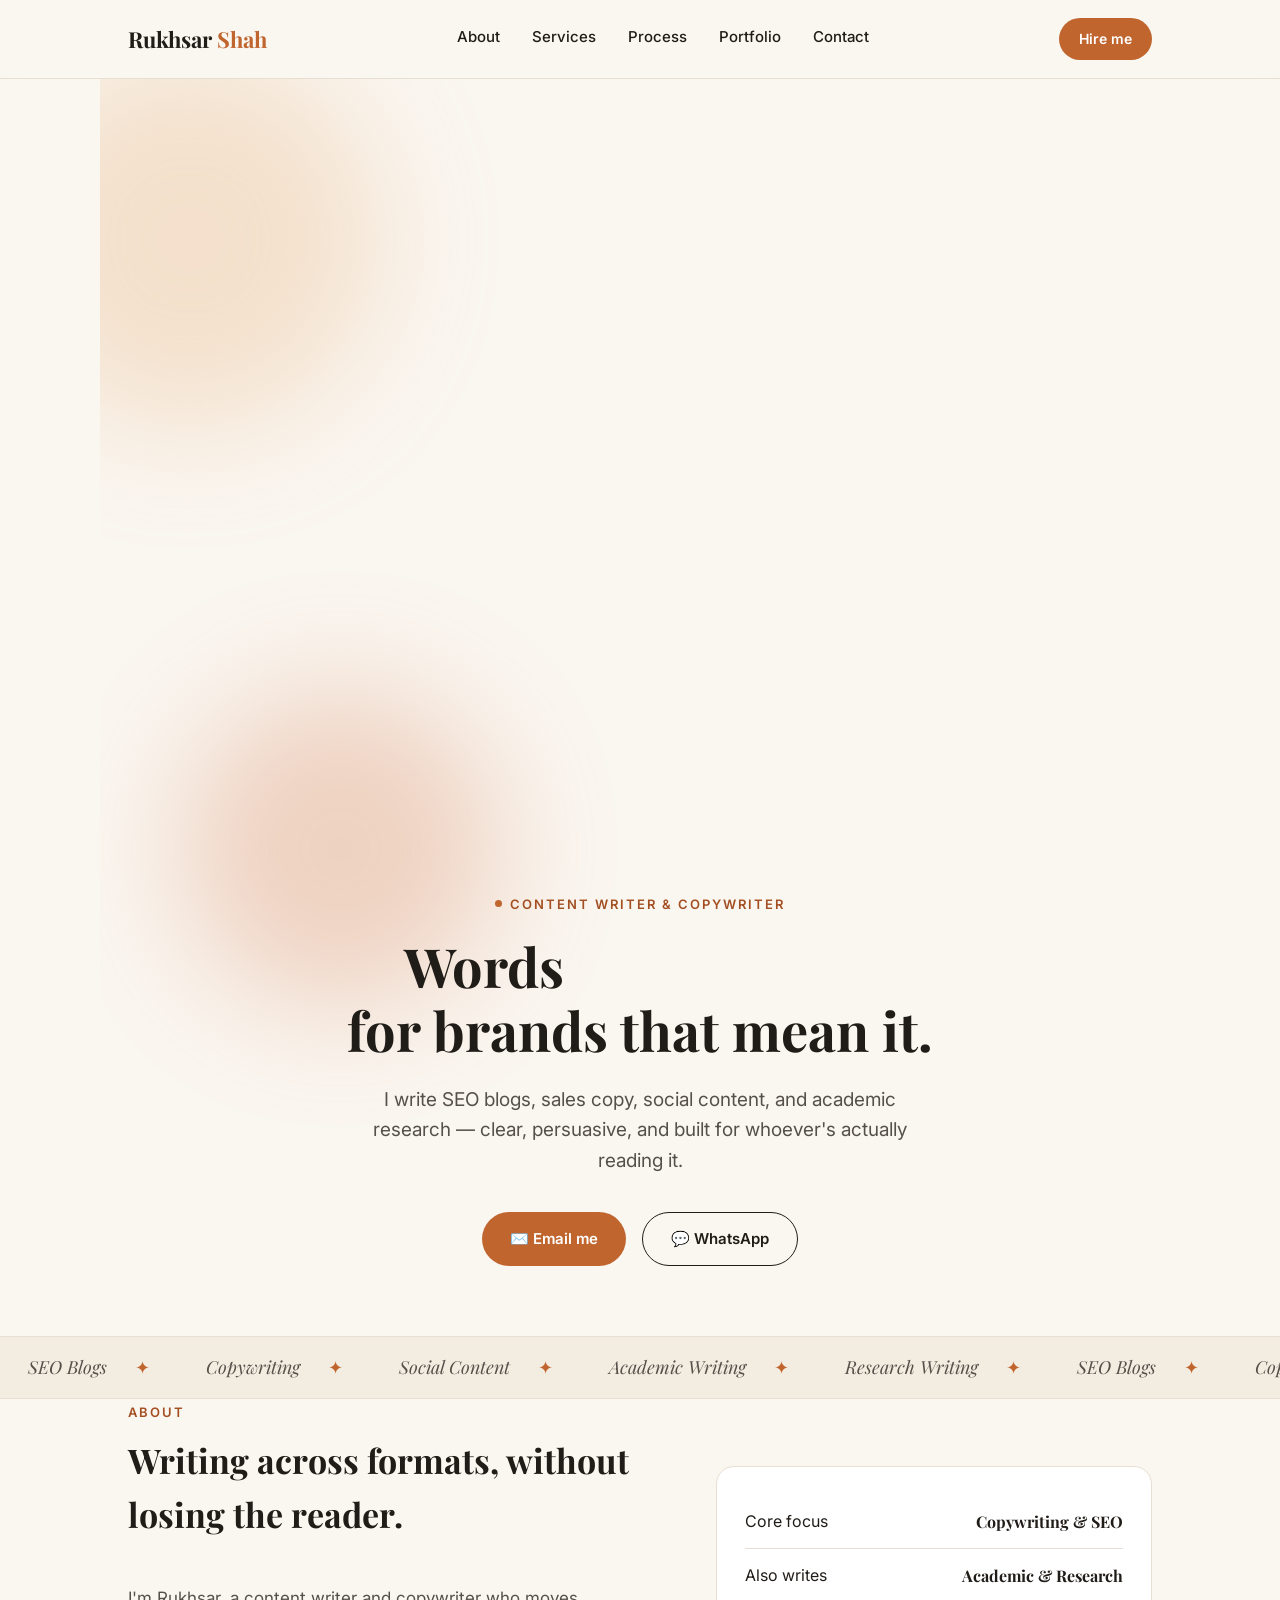
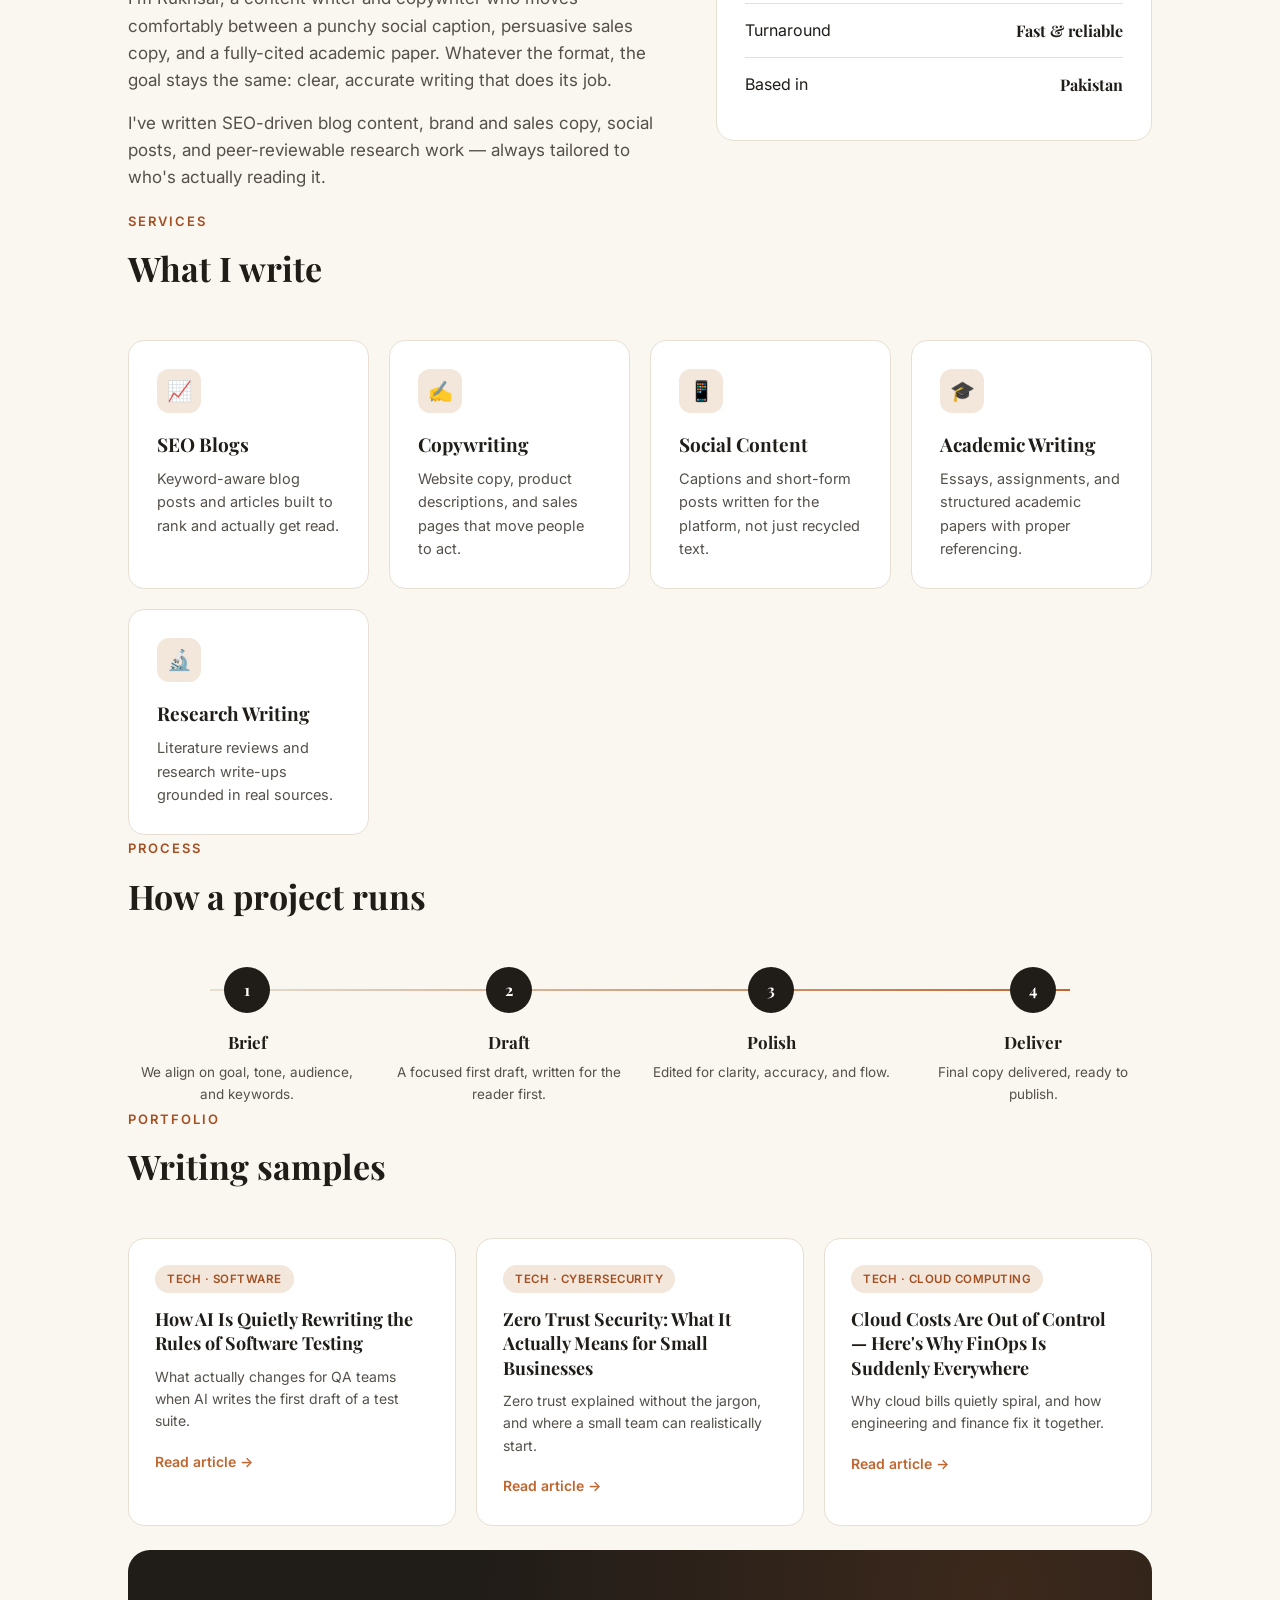
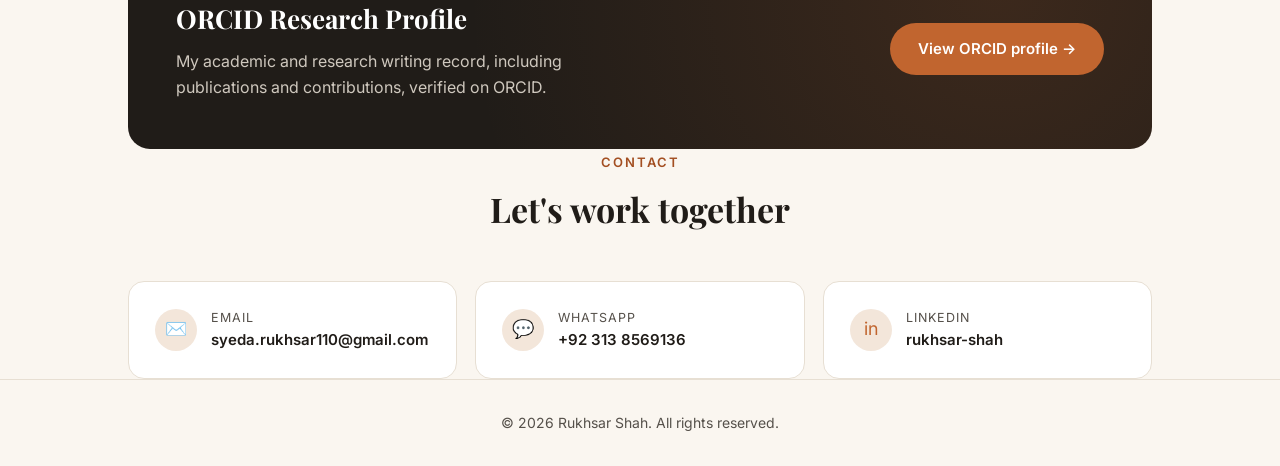
==== index.html @ a72fdade "Add animations, rotating hero, and tech writing samples" ====
<!DOCTYPE html>
<html lang="en">
<head>
<meta charset="UTF-8" />
<meta name="viewport" content="width=device-width, initial-scale=1.0" />
<title>Rukhsar Shah — Content Writer & Copywriter</title>
<meta name="description" content="Rukhsar Shah — content writer and copywriter for SEO blogs, brand copy, social content, academic and research writing." />
<link rel="preconnect" href="https://fonts.googleapis.com">
<link rel="preconnect" href="https://fonts.gstatic.com" crossorigin>
<link href="https://fonts.googleapis.com/css2?family=Playfair+Display:ital,wght@0,600;0,700;1,600&family=Inter:wght@400;500;600;700&display=swap" rel="stylesheet">
<style>
  :root {
    --cream: #FAF6F0;
    --cream-2: #F3ECE1;
    --ink: #201C18;
    --ink-soft: #55504A;
    --rust: #C1652F;
    --rust-dark: #A34F22;
    --line: #E7DFD3;
    --card: #FFFFFF;
  }
  * { box-sizing: border-box; margin: 0; padding: 0; }
  html { scroll-behavior: smooth; }
  body {
    font-family: 'Inter', sans-serif;
    background: var(--cream);
    color: var(--ink);
    line-height: 1.6;
    overflow-x: hidden;
  }
  h1, h2, h3 { font-family: 'Playfair Display', serif; font-weight: 700; }
  a { color: inherit; text-decoration: none; }
  .wrap { max-width: 1080px; margin: 0 auto; padding: 0 28px; position: relative; }
  ::selection { background: var(--rust); color: #fff; }

  /* ---- scroll reveal ---- */
  [data-reveal] { opacity: 0; transform: translateY(28px); transition: opacity 0.7s cubic-bezier(.2,.7,.2,1), transform 0.7s cubic-bezier(.2,.7,.2,1); }
  [data-reveal].in-view { opacity: 1; transform: translateY(0); }
  [data-reveal="stagger"] > * { opacity: 0; transform: translateY(24px); transition: opacity 0.6s ease, transform 0.6s ease; }
  [data-reveal="stagger"].in-view > * { opacity: 1; transform: translateY(0); }
  [data-reveal="stagger"].in-view > *:nth-child(1) { transition-delay: 0.05s; }
  [data-reveal="stagger"].in-view > *:nth-child(2) { transition-delay: 0.14s; }
  [data-reveal="stagger"].in-view > *:nth-child(3) { transition-delay: 0.23s; }
  [data-reveal="stagger"].in-view > *:nth-child(4) { transition-delay: 0.32s; }
  [data-reveal="stagger"].in-view > *:nth-child(5) { transition-delay: 0.41s; }

  header {
    position: sticky; top: 0; z-index: 30;
    background: rgba(250, 246, 240, 0.85);
    backdrop-filter: blur(10px);
    border-bottom: 1px solid var(--line);
    animation: dropIn 0.6s ease both;
  }
  @keyframes dropIn { from { transform: translateY(-100%); } to { transform: translateY(0); } }
  nav.wrap {
    display: flex; align-items: center; justify-content: space-between;
    padding-top: 18px; padding-bottom: 18px;
  }
  .brand { font-family: 'Playfair Display', serif; font-weight: 700; font-size: 22px; }
  .brand span { color: var(--rust); }
  .nav-links { display: flex; gap: 32px; font-size: 15px; font-weight: 500; }
  .nav-links a { position: relative; padding-bottom: 4px; }
  .nav-links a::after {
    content: ""; position: absolute; left: 0; bottom: 0; width: 0; height: 2px; background: var(--rust);
    transition: width 0.25s ease;
  }
  .nav-links a:hover::after { width: 100%; }
  .nav-links a:hover { color: var(--rust); }

  /* ---- hero ---- */
  .hero { position: relative; padding: 110px 0 70px; text-align: center; overflow: hidden; }
  .blob {
    position: absolute; border-radius: 50%; filter: blur(60px); opacity: 0.35; z-index: 0;
    animation: float 12s ease-in-out infinite;
  }
  .blob-1 { width: 380px; height: 380px; background: #E9B98A; top: -140px; left: -100px; }
  .blob-2 { width: 320px; height: 320px; background: #D98F6B; bottom: -120px; right: -80px; animation-delay: -6s; }
  @keyframes float {
    0%, 100% { transform: translate(0, 0) scale(1); }
    50% { transform: translate(24px, -28px) scale(1.06); }
  }
  .hero > * { position: relative; z-index: 1; }
  .eyebrow {
    display: inline-flex; align-items: center; gap: 8px; font-size: 13px; letter-spacing: 2px; text-transform: uppercase;
    color: var(--rust-dark); font-weight: 600; margin-bottom: 20px;
    opacity: 0; animation: fadeUp 0.7s ease 0.05s forwards;
  }
  .eyebrow .dot { width: 7px; height: 7px; border-radius: 50%; background: var(--rust); animation: pulse 1.8s ease-in-out infinite; }
  @keyframes pulse { 0%, 100% { opacity: 1; transform: scale(1); } 50% { opacity: 0.4; transform: scale(1.4); } }
  @keyframes fadeUp { from { opacity: 0; transform: translateY(16px); } to { opacity: 1; transform: translateY(0); } }

  .hero h1 { font-size: 54px; line-height: 1.18; max-width: 780px; margin: 0 auto 22px; opacity: 0; animation: fadeUp 0.8s ease 0.15s forwards; }
  .rotate-wrap { display: inline-block; position: relative; height: 1.2em; vertical-align: bottom; min-width: 300px; text-align: left; }
  .rotate-word {
    position: absolute; left: 0; top: 0; white-space: nowrap; color: var(--rust);
    opacity: 0; transform: translateY(14px);
  }
  .rotate-word.active { animation: wordIn 2.6s ease forwards; }
  @keyframes wordIn {
    0% { opacity: 0; transform: translateY(14px); }
    8% { opacity: 1; transform: translateY(0); }
    85% { opacity: 1; transform: translateY(0); }
    100% { opacity: 0; transform: translateY(-14px); }
  }
  .hero p.sub {
    font-size: 19px; color: var(--ink-soft); max-width: 560px; margin: 0 auto 36px;
    opacity: 0; animation: fadeUp 0.8s ease 0.3s forwards;
  }
  .btn-row { display: flex; gap: 16px; justify-content: center; flex-wrap: wrap; opacity: 0; animation: fadeUp 0.8s ease 0.45s forwards; }
  .btn {
    padding: 14px 28px; border-radius: 999px; font-weight: 600; font-size: 15px;
    display: inline-flex; align-items: center; gap: 8px; transition: transform 0.2s ease, opacity 0.2s ease, box-shadow 0.2s ease;
  }
  .btn-primary { background: var(--rust); color: #fff; box-shadow: 0 0 0 0 rgba(193,101,47,0.5); }
  .btn-primary:hover { transform: translateY(-2px); box-shadow: 0 10px 24px rgba(193,101,47,0.35); }
  .btn-ghost { border: 1.5px solid var(--ink); }
  .btn-ghost:hover { transform: translateY(-2px); background: var(--ink); color: #fff; }

  /* ---- marquee ---- */
  .marquee-outer {
    border-top: 1px solid var(--line); border-bottom: 1px solid var(--line);
    background: var(--cream-2); overflow: hidden; padding: 16px 0;
  }
  .marquee-track { display: flex; width: max-content; animation: scroll 22s linear infinite; }
  .marquee-track span {
    font-family: 'Playfair Display', serif; font-style: italic; font-size: 18px; color: var(--ink-soft);
    padding: 0 28px; white-space: nowrap; display: flex; align-items: center; gap: 28px;
  }
  .marquee-track span::after { content: "✦"; color: var(--rust); font-style: normal; }
  @keyframes scroll { from { transform: translateX(0); } to { transform: translateX(-50%); } }

  section { padding: 80px 0; }
  .section-head { margin-bottom: 44px; }
  .section-head .eyebrow { animation: none; opacity: 1; margin-bottom: 10px; }
  .section-head h2 { font-size: 34px; }

  #about .about-grid {
    display: grid; grid-template-columns: 1.1fr 0.9fr; gap: 56px; align-items: center;
  }
  #about p { color: var(--ink-soft); font-size: 17px; margin-bottom: 16px; }
  .stat-card {
    background: var(--card); border: 1px solid var(--line); border-radius: 18px; padding: 28px;
    transition: transform 0.3s ease, box-shadow 0.3s ease;
  }
  .stat-card:hover { transform: translateY(-4px); box-shadow: 0 16px 32px rgba(32,28,24,0.08); }
  .stat-card .stat { display: flex; justify-content: space-between; padding: 14px 0; border-bottom: 1px solid var(--line); }
  .stat-card .stat:last-child { border-bottom: none; }
  .stat-card .stat b { font-family: 'Playfair Display', serif; }

  .services-grid {
    display: grid; grid-template-columns: repeat(auto-fit, minmax(220px, 1fr)); gap: 20px;
  }
  .service-card {
    background: var(--card); border: 1px solid var(--line); border-radius: 16px; padding: 28px;
    transition: transform 0.25s ease, box-shadow 0.25s ease, border-color 0.25s ease;
  }
  .service-card:hover { transform: translateY(-6px); box-shadow: 0 16px 32px rgba(32,28,24,0.08); border-color: var(--rust); }
  .service-card .icon {
    width: 44px; height: 44px; border-radius: 12px; background: #F3E6DA; color: var(--rust);
    display: flex; align-items: center; justify-content: center; font-size: 20px; margin-bottom: 16px;
    transition: transform 0.3s ease;
  }
  .service-card:hover .icon { transform: scale(1.12) rotate(-6deg); }
  .service-card h3 { font-size: 19px; margin-bottom: 8px; }
  .service-card p { font-size: 14.5px; color: var(--ink-soft); }

  /* ---- process timeline ---- */
  .timeline { display: grid; grid-template-columns: repeat(4, 1fr); gap: 24px; position: relative; }
  .timeline::before {
    content: ""; position: absolute; top: 22px; left: 8%; right: 8%; height: 2px;
    background: linear-gradient(90deg, var(--line), var(--rust), var(--line));
    background-size: 200% 100%; animation: shimmer 3s linear infinite;
  }
  @keyframes shimmer { from { background-position: 200% 0; } to { background-position: 0 0; } }
  .step { text-align: center; position: relative; }
  .step .num {
    width: 46px; height: 46px; border-radius: 50%; background: var(--ink); color: #fff;
    display: flex; align-items: center; justify-content: center; font-family: 'Playfair Display', serif;
    font-weight: 700; margin: 0 auto 16px; position: relative; z-index: 1;
    transition: transform 0.3s ease, background 0.3s ease;
  }
  .step:hover .num { transform: scale(1.15); background: var(--rust); }
  .step h3 { font-size: 17px; margin-bottom: 6px; }
  .step p { font-size: 13.5px; color: var(--ink-soft); }

  .samples-grid {
    display: grid; grid-template-columns: repeat(auto-fit, minmax(260px, 1fr)); gap: 20px; margin-bottom: 24px;
  }
  .sample-card {
    display: block; background: var(--card); border: 1px solid var(--line); border-radius: 16px; padding: 26px;
    transition: transform 0.25s ease, box-shadow 0.25s ease, border-color 0.25s ease;
  }
  .sample-card:hover { transform: translateY(-6px); box-shadow: 0 16px 32px rgba(32,28,24,0.08); border-color: var(--rust); }
  .sample-tag {
    display: inline-block; background: #F3E6DA; color: var(--rust-dark); font-size: 11.5px;
    font-weight: 600; letter-spacing: 0.5px; text-transform: uppercase; padding: 5px 12px; border-radius: 999px;
    margin-bottom: 14px;
  }
  .sample-card h3 { font-size: 18px; line-height: 1.35; margin-bottom: 10px; }
  .sample-card p { font-size: 14px; color: var(--ink-soft); margin-bottom: 16px; }
  .sample-link { font-size: 14px; font-weight: 600; color: var(--rust); display: inline-flex; align-items: center; gap: 4px; transition: gap 0.2s ease; }
  .sample-card:hover .sample-link { gap: 8px; }

  #portfolio .portfolio-card {
    background: var(--ink); color: #fff; border-radius: 22px; padding: 48px;
    display: flex; align-items: center; justify-content: space-between; gap: 32px; flex-wrap: wrap;
    position: relative; overflow: hidden;
  }
  #portfolio .portfolio-card::before {
    content: ""; position: absolute; inset: 0; opacity: 0.5;
    background: radial-gradient(circle at 85% 20%, rgba(193,101,47,0.35), transparent 60%);
  }
  #portfolio .portfolio-card > * { position: relative; z-index: 1; }
  #portfolio .portfolio-card h3 { color: #fff; font-size: 26px; margin-bottom: 10px; }
  #portfolio .portfolio-card p { color: #CFC8BE; max-width: 460px; }
  #portfolio .btn-primary { flex-shrink: 0; }

  #contact { text-align: center; }
  .contact-grid {
    display: grid; grid-template-columns: repeat(auto-fit, minmax(220px, 1fr)); gap: 18px; margin-top: 12px;
  }
  .contact-card {
    background: var(--card); border: 1px solid var(--line); border-radius: 16px; padding: 26px;
    text-align: left; display: flex; align-items: center; gap: 14px;
    transition: transform 0.25s ease, box-shadow 0.25s ease, border-color 0.25s ease;
  }
  .contact-card:hover { transform: translateY(-5px); box-shadow: 0 16px 32px rgba(32,28,24,0.08); border-color: var(--rust); }
  .contact-card .icon {
    width: 42px; height: 42px; border-radius: 50%; background: #F3E6DA; color: var(--rust);
    display: flex; align-items: center; justify-content: center; font-size: 18px; flex-shrink: 0;
  }
  .contact-card .label { font-size: 12.5px; text-transform: uppercase; letter-spacing: 1px; color: var(--ink-soft); }
  .contact-card .value { font-weight: 600; font-size: 15px; word-break: break-word; }

  footer {
    border-top: 1px solid var(--line); padding: 32px 0; text-align: center;
    color: var(--ink-soft); font-size: 14px;
  }

  .back-top {
    position: fixed; right: 24px; bottom: 24px; width: 46px; height: 46px; border-radius: 50%;
    background: var(--ink); color: #fff; display: flex; align-items: center; justify-content: center;
    opacity: 0; pointer-events: none; transition: opacity 0.3s ease, transform 0.3s ease; z-index: 40;
  }
  .back-top.show { opacity: 1; pointer-events: auto; }
  .back-top:hover { transform: translateY(-4px); background: var(--rust); }

  @media (max-width: 760px) {
    .hero h1 { font-size: 34px; }
    .rotate-wrap { min-width: 200px; }
    #about .about-grid { grid-template-columns: 1fr; }
    .nav-links { display: none; }
    #portfolio .portfolio-card { flex-direction: column; text-align: center; }
    .timeline { grid-template-columns: 1fr 1fr; row-gap: 36px; }
    .timeline::before { display: none; }
  }
</style>
</head>
<body>

<header>
  <nav class="wrap">
    <div class="brand">Rukhsar <span>Shah</span></div>
    <div class="nav-links">
      <a href="#about">About</a>
      <a href="#services">Services</a>
      <a href="#process">Process</a>
      <a href="#portfolio">Portfolio</a>
      <a href="#contact">Contact</a>
    </div>
    <a href="mailto:syeda.rukhsar110@gmail.com" class="btn btn-primary" style="padding:10px 20px;font-size:14px;">Hire me</a>
  </nav>
</header>

<section class="hero wrap">
  <div class="blob blob-1"></div>
  <div class="blob blob-2"></div>
  <div class="eyebrow"><span class="dot"></span>Content Writer &amp; Copywriter</div>
  <h1>Words <span class="rotate-wrap" id="rotator"></span><br>for brands that mean it.</h1>
  <p class="sub">I write SEO blogs, sales copy, social content, and academic research — clear, persuasive, and built for whoever's actually reading it.</p>
  <div class="btn-row">
    <a href="mailto:syeda.rukhsar110@gmail.com" class="btn btn-primary">✉️ Email me</a>
    <a href="https://wa.me/923138569136" target="_blank" class="btn btn-ghost">💬 WhatsApp</a>
  </div>
</section>

<div class="marquee-outer">
  <div class="marquee-track">
    <span>SEO Blogs</span><span>Copywriting</span><span>Social Content</span><span>Academic Writing</span><span>Research Writing</span>
    <span>SEO Blogs</span><span>Copywriting</span><span>Social Content</span><span>Academic Writing</span><span>Research Writing</span>
  </div>
</div>

<section id="about" class="wrap" data-reveal>
  <div class="about-grid">
    <div>
      <div class="section-head">
        <div class="eyebrow">About</div>
        <h2>Writing across formats, without losing the reader.</h2>
      </div>
      <p>I'm Rukhsar, a content writer and copywriter who moves comfortably between a punchy social caption, persuasive sales copy, and a fully-cited academic paper. Whatever the format, the goal stays the same: clear, accurate writing that does its job.</p>
      <p>I've written SEO-driven blog content, brand and sales copy, social posts, and peer-reviewable research work — always tailored to who's actually reading it.</p>
    </div>
    <div class="stat-card">
      <div class="stat"><span>Core focus</span><b>Copywriting &amp; SEO</b></div>
      <div class="stat"><span>Also writes</span><b>Academic &amp; Research</b></div>
      <div class="stat"><span>Turnaround</span><b>Fast &amp; reliable</b></div>
      <div class="stat"><span>Based in</span><b>Pakistan</b></div>
    </div>
  </div>
</section>

<section id="services" class="wrap">
  <div class="section-head" data-reveal>
    <div class="eyebrow">Services</div>
    <h2>What I write</h2>
  </div>
  <div class="services-grid" data-reveal="stagger">
    <div class="service-card">
      <div class="icon">📈</div>
      <h3>SEO Blogs</h3>
      <p>Keyword-aware blog posts and articles built to rank and actually get read.</p>
    </div>
    <div class="service-card">
      <div class="icon">✍️</div>
      <h3>Copywriting</h3>
      <p>Website copy, product descriptions, and sales pages that move people to act.</p>
    </div>
    <div class="service-card">
      <div class="icon">📱</div>
      <h3>Social Content</h3>
      <p>Captions and short-form posts written for the platform, not just recycled text.</p>
    </div>
    <div class="service-card">
      <div class="icon">🎓</div>
      <h3>Academic Writing</h3>
      <p>Essays, assignments, and structured academic papers with proper referencing.</p>
    </div>
    <div class="service-card">
      <div class="icon">🔬</div>
      <h3>Research Writing</h3>
      <p>Literature reviews and research write-ups grounded in real sources.</p>
    </div>
  </div>
</section>

<section id="process" class="wrap">
  <div class="section-head" data-reveal>
    <div class="eyebrow">Process</div>
    <h2>How a project runs</h2>
  </div>
  <div class="timeline" data-reveal="stagger">
    <div class="step"><div class="num">1</div><h3>Brief</h3><p>We align on goal, tone, audience, and keywords.</p></div>
    <div class="step"><div class="num">2</div><h3>Draft</h3><p>A focused first draft, written for the reader first.</p></div>
    <div class="step"><div class="num">3</div><h3>Polish</h3><p>Edited for clarity, accuracy, and flow.</p></div>
    <div class="step"><div class="num">4</div><h3>Deliver</h3><p>Final copy delivered, ready to publish.</p></div>
  </div>
</section>

<section id="portfolio" class="wrap" data-reveal>
  <div class="section-head">
    <div class="eyebrow">Portfolio</div>
    <h2>Writing samples</h2>
  </div>

  <div class="samples-grid" data-reveal="stagger">
    <a class="sample-card" href="articles/ai-in-software-testing.html">
      <span class="sample-tag">Tech · Software</span>
      <h3>How AI Is Quietly Rewriting the Rules of Software Testing</h3>
      <p>What actually changes for QA teams when AI writes the first draft of a test suite.</p>
      <span class="sample-link">Read article →</span>
    </a>
    <a class="sample-card" href="articles/zero-trust-security.html">
      <span class="sample-tag">Tech · Cybersecurity</span>
      <h3>Zero Trust Security: What It Actually Means for Small Businesses</h3>
      <p>Zero trust explained without the jargon, and where a small team can realistically start.</p>
      <span class="sample-link">Read article →</span>
    </a>
    <a class="sample-card" href="articles/cloud-finops.html">
      <span class="sample-tag">Tech · Cloud Computing</span>
      <h3>Cloud Costs Are Out of Control — Here's Why FinOps Is Suddenly Everywhere</h3>
      <p>Why cloud bills quietly spiral, and how engineering and finance fix it together.</p>
      <span class="sample-link">Read article →</span>
    </a>
  </div>

  <div class="portfolio-card" data-reveal>
    <div>
      <h3>ORCID Research Profile</h3>
      <p>My academic and research writing record, including publications and contributions, verified on ORCID.</p>
    </div>
    <a href="https://orcid.org/0009-0004-3189-9175" target="_blank" class="btn btn-primary">View ORCID profile →</a>
  </div>
</section>

<section id="contact" class="wrap" data-reveal>
  <div class="section-head" style="text-align:center;">
    <div class="eyebrow">Contact</div>
    <h2>Let's work together</h2>
  </div>
  <div class="contact-grid">
    <a href="mailto:syeda.rukhsar110@gmail.com" class="contact-card">
      <div class="icon">✉️</div>
      <div>
        <div class="label">Email</div>
        <div class="value">syeda.rukhsar110@gmail.com</div>
      </div>
    </a>
    <a href="https://wa.me/923138569136" target="_blank" class="contact-card">
      <div class="icon">💬</div>
      <div>
        <div class="label">WhatsApp</div>
        <div class="value">+92 313 8569136</div>
      </div>
    </a>
    <a href="https://linkedin.com/in/rukhsar-shah-474203266" target="_blank" class="contact-card">
      <div class="icon">in</div>
      <div>
        <div class="label">LinkedIn</div>
        <div class="value">rukhsar-shah</div>
      </div>
    </a>
  </div>
</section>

<footer>
  © 2026 Rukhsar Shah. All rights reserved.
</footer>

<div class="back-top" id="backTop">↑</div>

<script>
  // Rotating hero word
  const words = ["that convert.", "that rank.", "that persuade.", "that inform."];
  const rotator = document.getElementById('rotator');
  let wi = 0;
  function showWord() {
    const el = document.createElement('span');
    el.className = 'rotate-word active';
    el.textContent = words[wi];
    rotator.innerHTML = '';
    rotator.appendChild(el);
    wi = (wi + 1) % words.length;
  }
  showWord();
  setInterval(showWord, 2600);

  // Scroll reveal
  const revealEls = document.querySelectorAll('[data-reveal]');
  const io = new IntersectionObserver((entries) => {
    entries.forEach(entry => {
      if (entry.isIntersecting) {
        entry.target.classList.add('in-view');
        io.unobserve(entry.target);
      }
    });
  }, { threshold: 0.15 });
  revealEls.forEach(el => io.observe(el));

  // Back to top button
  const backTop = document.getElementById('backTop');
  window.addEventListener('scroll', () => {
    backTop.classList.toggle('show', window.scrollY > 500);
  });
  backTop.addEventListener('click', () => window.scrollTo({ top: 0, behavior: 'smooth' }));
</script>

</body>
</html>
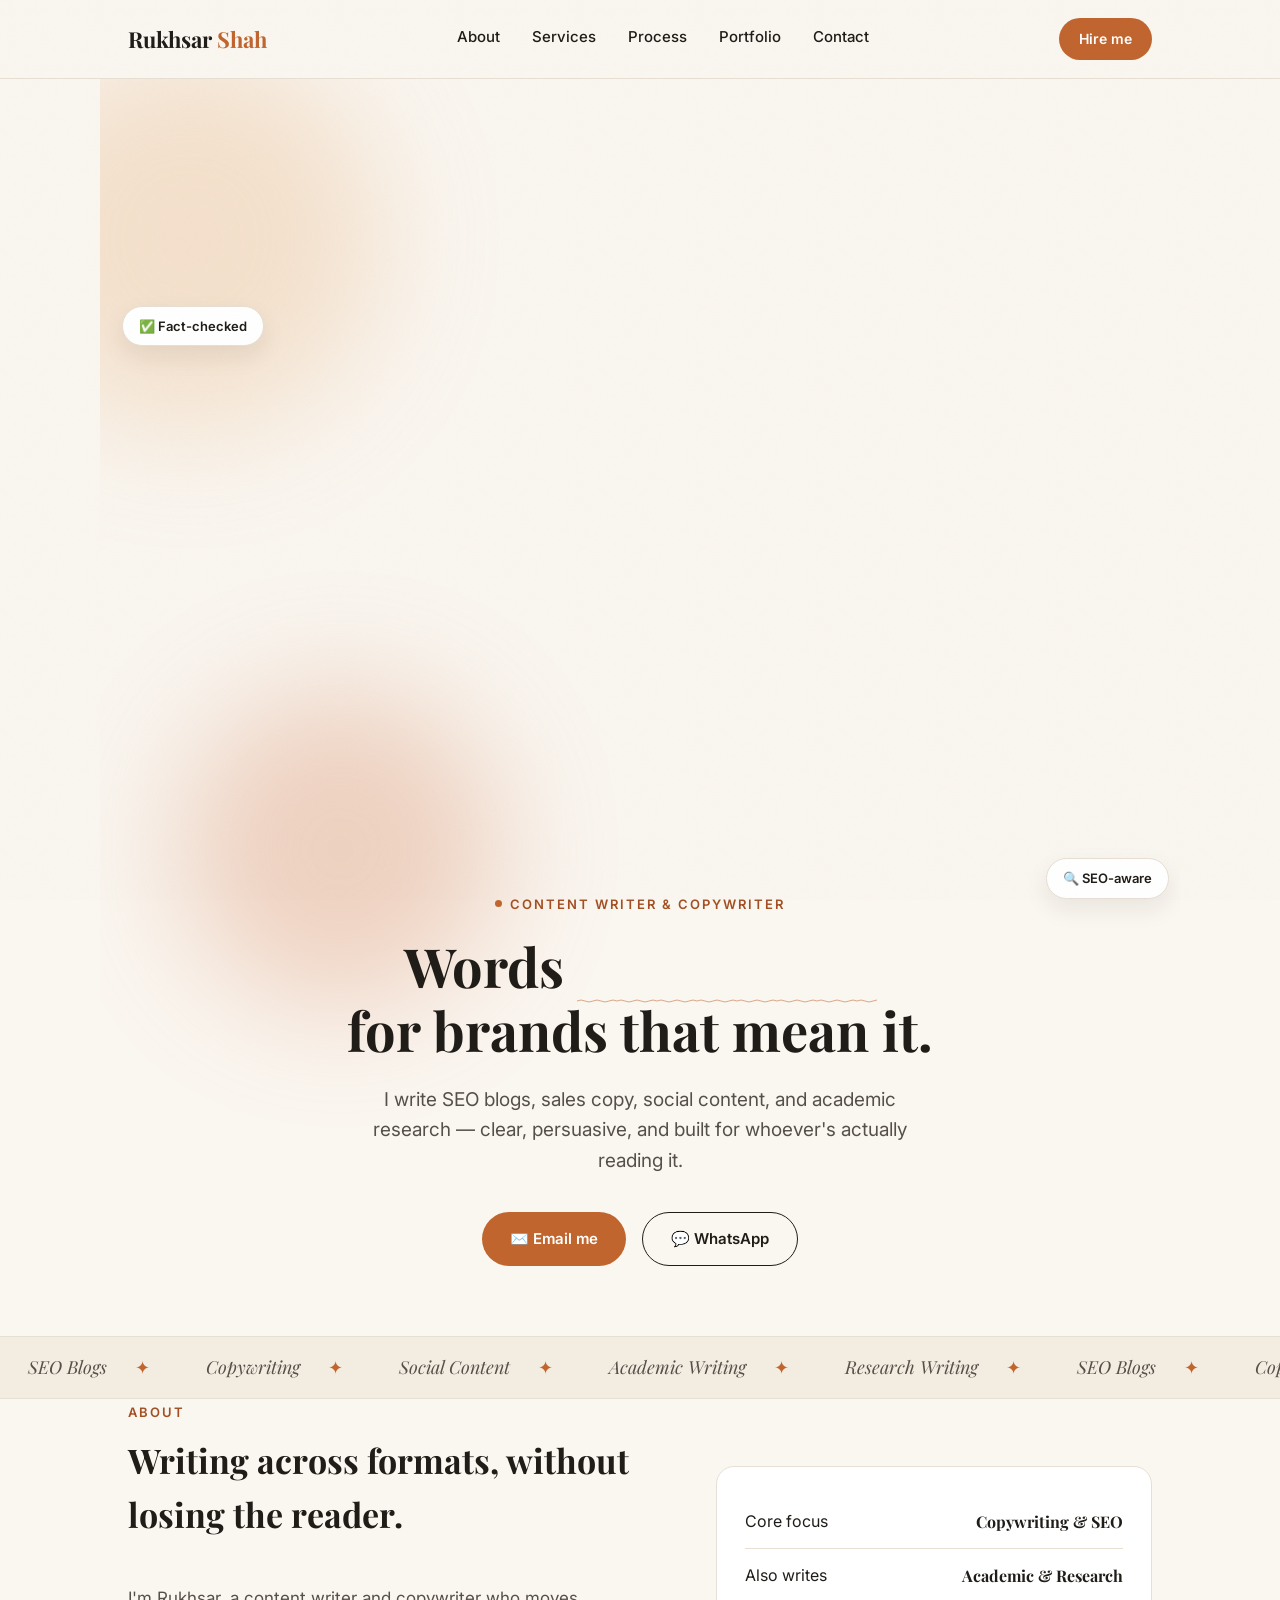
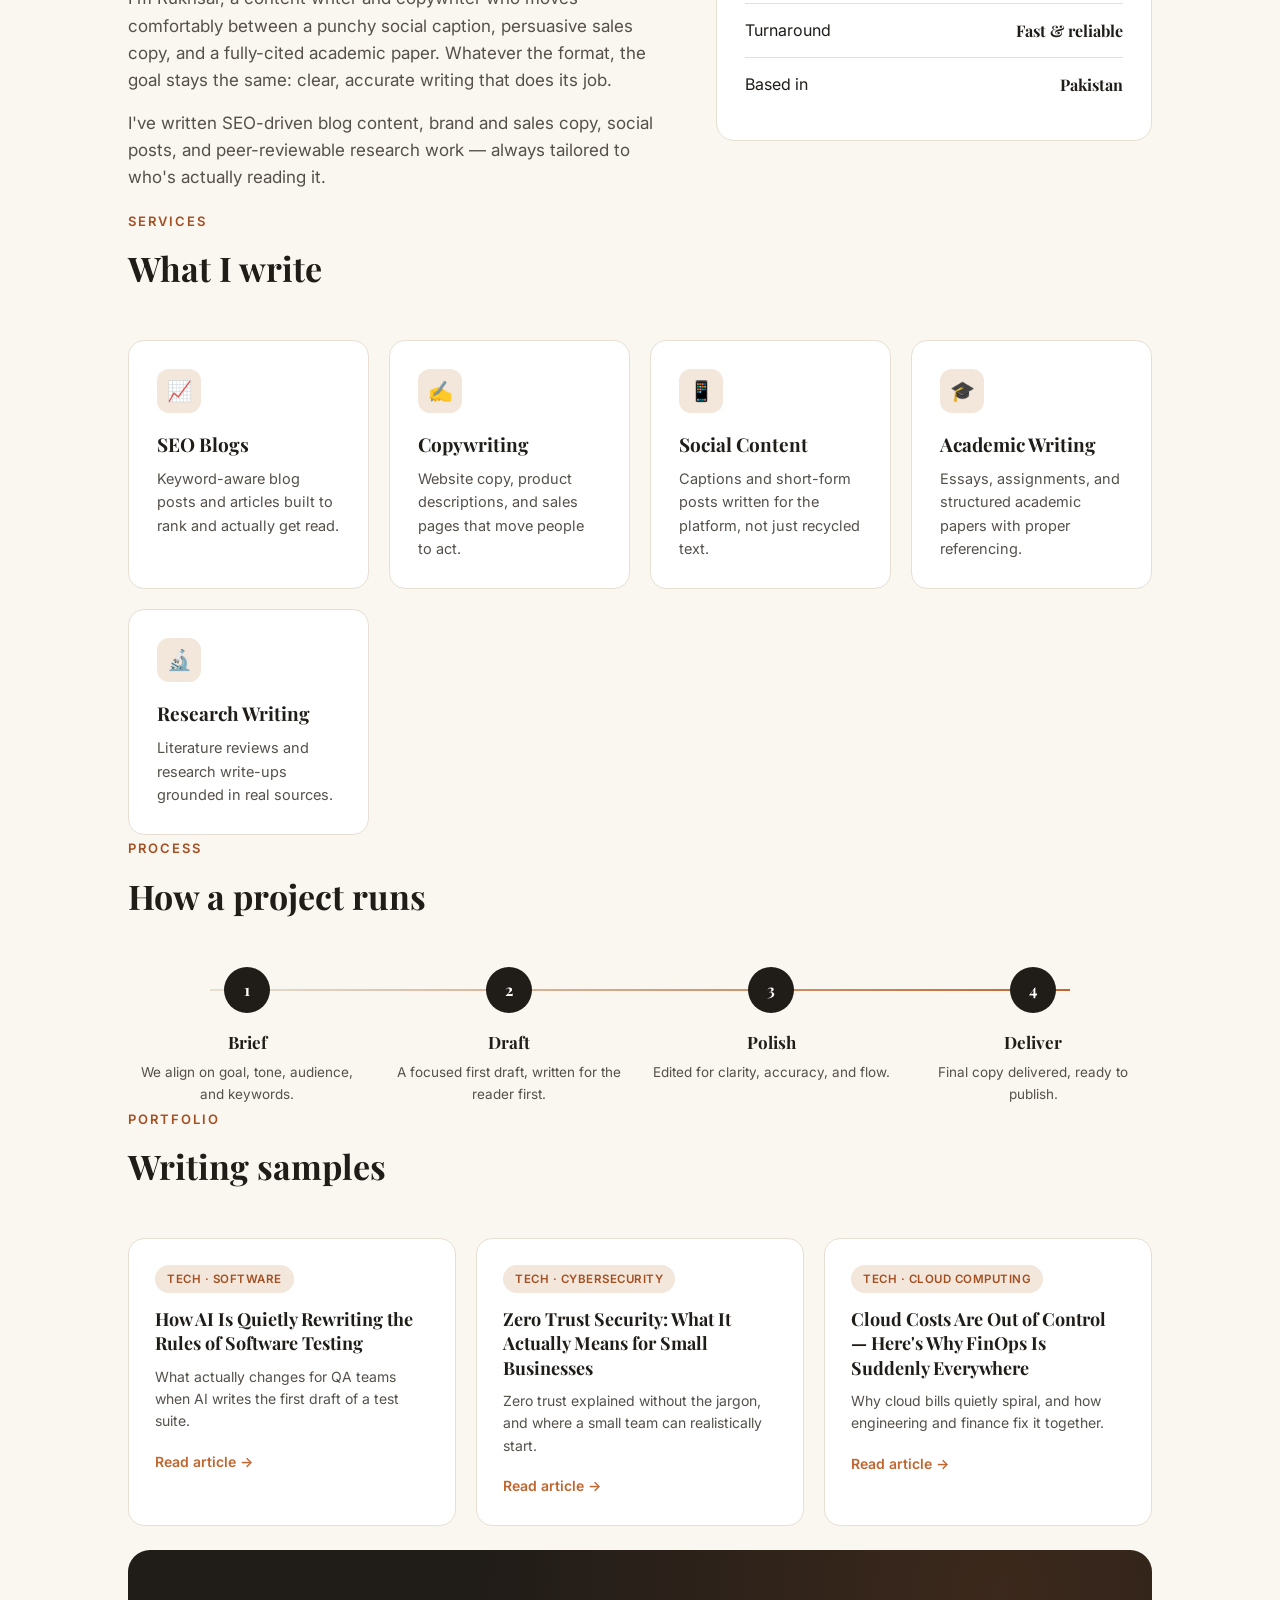
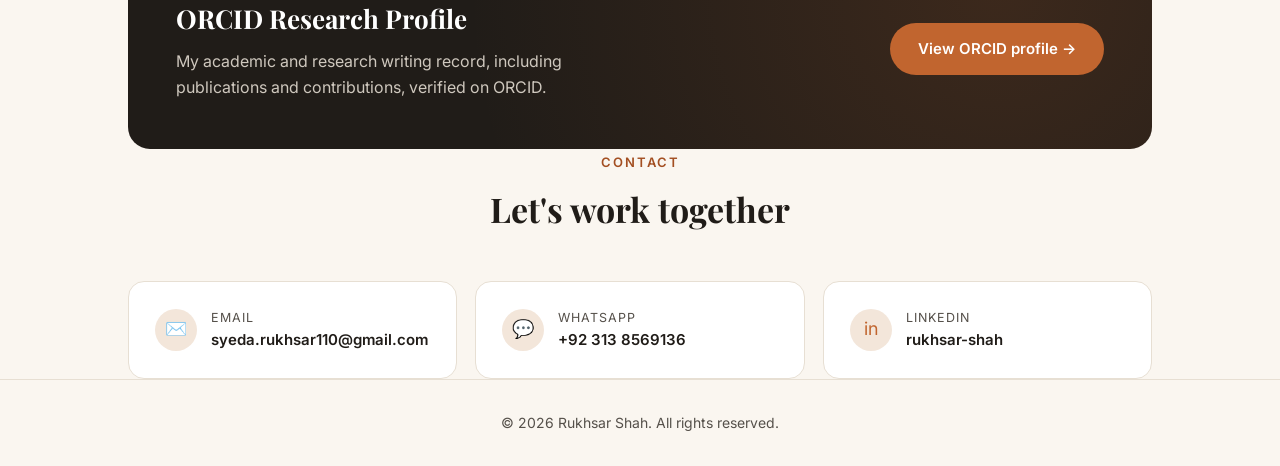
==== commit b3db11f5: "Fix hero blank-flash risk, add scroll progress bar, tilt cards, floating badges, grain texture" ====
--- a/index.html
+++ b/index.html
@@ -27,6 +27,15 @@
     color: var(--ink);
     line-height: 1.6;
     overflow-x: hidden;
+    position: relative;
+  }
+  body::before {
+    content: ""; position: fixed; inset: 0; pointer-events: none; z-index: 1000; opacity: 0.035; mix-blend-mode: multiply;
+    background-image: url("data:image/svg+xml,%3Csvg xmlns='http://www.w3.org/2000/svg' width='120' height='120'%3E%3Cfilter id='n'%3E%3CfeTurbulence type='fractalNoise' baseFrequency='0.9' numOctaves='2' stitchTiles='stitch'/%3E%3C/filter%3E%3Crect width='100%25' height='100%25' filter='url(%23n)'/%3E%3C/svg%3E");
+  }
+  .progress-bar {
+    position: fixed; top: 0; left: 0; height: 3px; background: var(--rust); z-index: 50; width: 0%;
+    transition: width 0.1s linear;
   }
   h1, h2, h3 { font-family: 'Playfair Display', serif; font-weight: 700; }
   a { color: inherit; text-decoration: none; }
@@ -83,14 +92,22 @@
   .eyebrow {
     display: inline-flex; align-items: center; gap: 8px; font-size: 13px; letter-spacing: 2px; text-transform: uppercase;
     color: var(--rust-dark); font-weight: 600; margin-bottom: 20px;
-    opacity: 0; animation: fadeUp 0.7s ease 0.05s forwards;
+    animation: riseIn 0.6s cubic-bezier(.2,.7,.2,1) both;
   }
   .eyebrow .dot { width: 7px; height: 7px; border-radius: 50%; background: var(--rust); animation: pulse 1.8s ease-in-out infinite; }
   @keyframes pulse { 0%, 100% { opacity: 1; transform: scale(1); } 50% { opacity: 0.4; transform: scale(1.4); } }
-  @keyframes fadeUp { from { opacity: 0; transform: translateY(16px); } to { opacity: 1; transform: translateY(0); } }
-
-  .hero h1 { font-size: 54px; line-height: 1.18; max-width: 780px; margin: 0 auto 22px; opacity: 0; animation: fadeUp 0.8s ease 0.15s forwards; }
+  @keyframes riseIn { from { transform: translateY(16px); } to { transform: translateY(0); } }
+
+  .hero h1 {
+    font-size: 54px; line-height: 1.18; max-width: 780px; margin: 0 auto 22px; position: relative;
+    animation: riseIn 0.65s cubic-bezier(.2,.7,.2,1) 0.06s both;
+  }
   .rotate-wrap { display: inline-block; position: relative; height: 1.2em; vertical-align: bottom; min-width: 300px; text-align: left; }
+  .rotate-wrap::after {
+    content: ""; position: absolute; left: 0; right: 0; bottom: -6px; height: 8px;
+    background: url("data:image/svg+xml,%3Csvg xmlns='http://www.w3.org/2000/svg' viewBox='0 0 100 10'%3E%3Cpath d='M0 5 Q 10 0 20 5 T 40 5 T 60 5 T 80 5 T 100 5' fill='none' stroke='%23C1652F' stroke-width='2.5'/%3E%3C/svg%3E") repeat-x;
+    background-size: 40px 8px; opacity: 0.55;
+  }
   .rotate-word {
     position: absolute; left: 0; top: 0; white-space: nowrap; color: var(--rust);
     opacity: 0; transform: translateY(14px);
@@ -104,9 +121,19 @@
   }
   .hero p.sub {
     font-size: 19px; color: var(--ink-soft); max-width: 560px; margin: 0 auto 36px;
-    opacity: 0; animation: fadeUp 0.8s ease 0.3s forwards;
-  }
-  .btn-row { display: flex; gap: 16px; justify-content: center; flex-wrap: wrap; opacity: 0; animation: fadeUp 0.8s ease 0.45s forwards; }
+    animation: riseIn 0.65s cubic-bezier(.2,.7,.2,1) 0.12s both;
+  }
+  .btn-row { display: flex; gap: 16px; justify-content: center; flex-wrap: wrap; animation: riseIn 0.65s cubic-bezier(.2,.7,.2,1) 0.18s both; }
+
+  .badge-float {
+    position: absolute; background: var(--card); border: 1px solid var(--line); border-radius: 999px;
+    padding: 9px 16px; font-size: 13px; font-weight: 600; box-shadow: 0 10px 24px rgba(32,28,24,0.08);
+    display: flex; align-items: center; gap: 6px; animation: bob 5s ease-in-out infinite;
+  }
+  .badge-1 { top: 18%; left: 2%; animation-delay: 0s; }
+  .badge-2 { top: 62%; right: 1%; animation-delay: -2.5s; }
+  @keyframes bob { 0%, 100% { transform: translateY(0); } 50% { transform: translateY(-10px); } }
+  @media (max-width: 900px) { .badge-float { display: none; } }
   .btn {
     padding: 14px 28px; border-radius: 999px; font-weight: 600; font-size: 15px;
     display: inline-flex; align-items: center; gap: 8px; transition: transform 0.2s ease, opacity 0.2s ease, box-shadow 0.2s ease;
@@ -257,6 +284,8 @@
 </style>
 </head>
 <body>
+
+<div class="progress-bar" id="progressBar"></div>
 
 <header>
   <nav class="wrap">
@@ -275,6 +304,8 @@
 <section class="hero wrap">
   <div class="blob blob-1"></div>
   <div class="blob blob-2"></div>
+  <div class="badge-float badge-1">✅ Fact-checked</div>
+  <div class="badge-float badge-2">🔍 SEO-aware</div>
   <div class="eyebrow"><span class="dot"></span>Content Writer &amp; Copywriter</div>
   <h1>Words <span class="rotate-wrap" id="rotator"></span><br>for brands that mean it.</h1>
   <p class="sub">I write SEO blogs, sales copy, social content, and academic research — clear, persuasive, and built for whoever's actually reading it.</p>
@@ -463,6 +494,26 @@
     backTop.classList.toggle('show', window.scrollY > 500);
   });
   backTop.addEventListener('click', () => window.scrollTo({ top: 0, behavior: 'smooth' }));
+
+  // Scroll progress bar
+  const progressBar = document.getElementById('progressBar');
+  window.addEventListener('scroll', () => {
+    const h = document.documentElement;
+    const scrolled = (h.scrollTop) / (h.scrollHeight - h.clientHeight) * 100;
+    progressBar.style.width = scrolled + '%';
+  });
+
+  // Cursor tilt on cards
+  document.querySelectorAll('.service-card, .sample-card, .contact-card').forEach(card => {
+    card.addEventListener('mousemove', (e) => {
+      const r = card.getBoundingClientRect();
+      const x = e.clientX - r.left, y = e.clientY - r.top;
+      const rx = ((y / r.height) - 0.5) * -8;
+      const ry = ((x / r.width) - 0.5) * 8;
+      card.style.transform = `perspective(600px) rotateX(${rx}deg) rotateY(${ry}deg) translateY(-6px)`;
+    });
+    card.addEventListener('mouseleave', () => { card.style.transform = ''; });
+  });
 </script>
 
 </body>
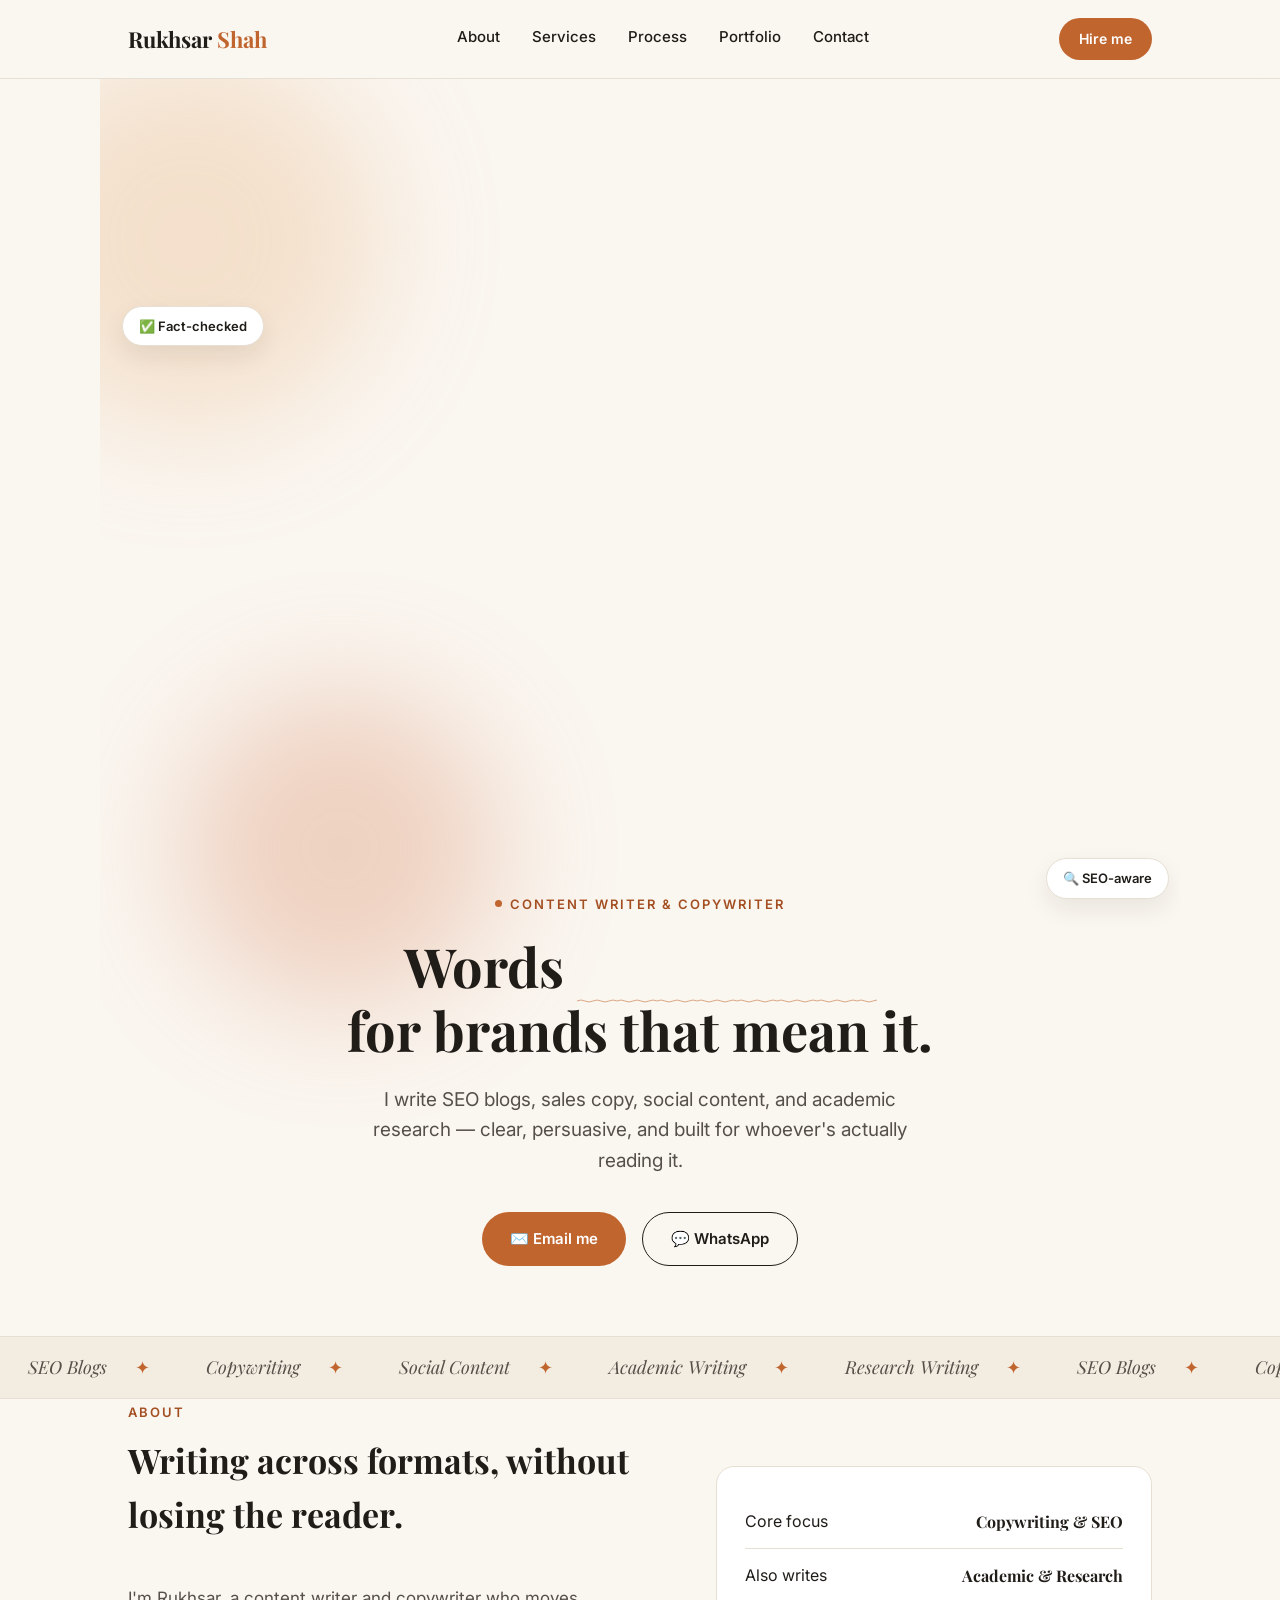
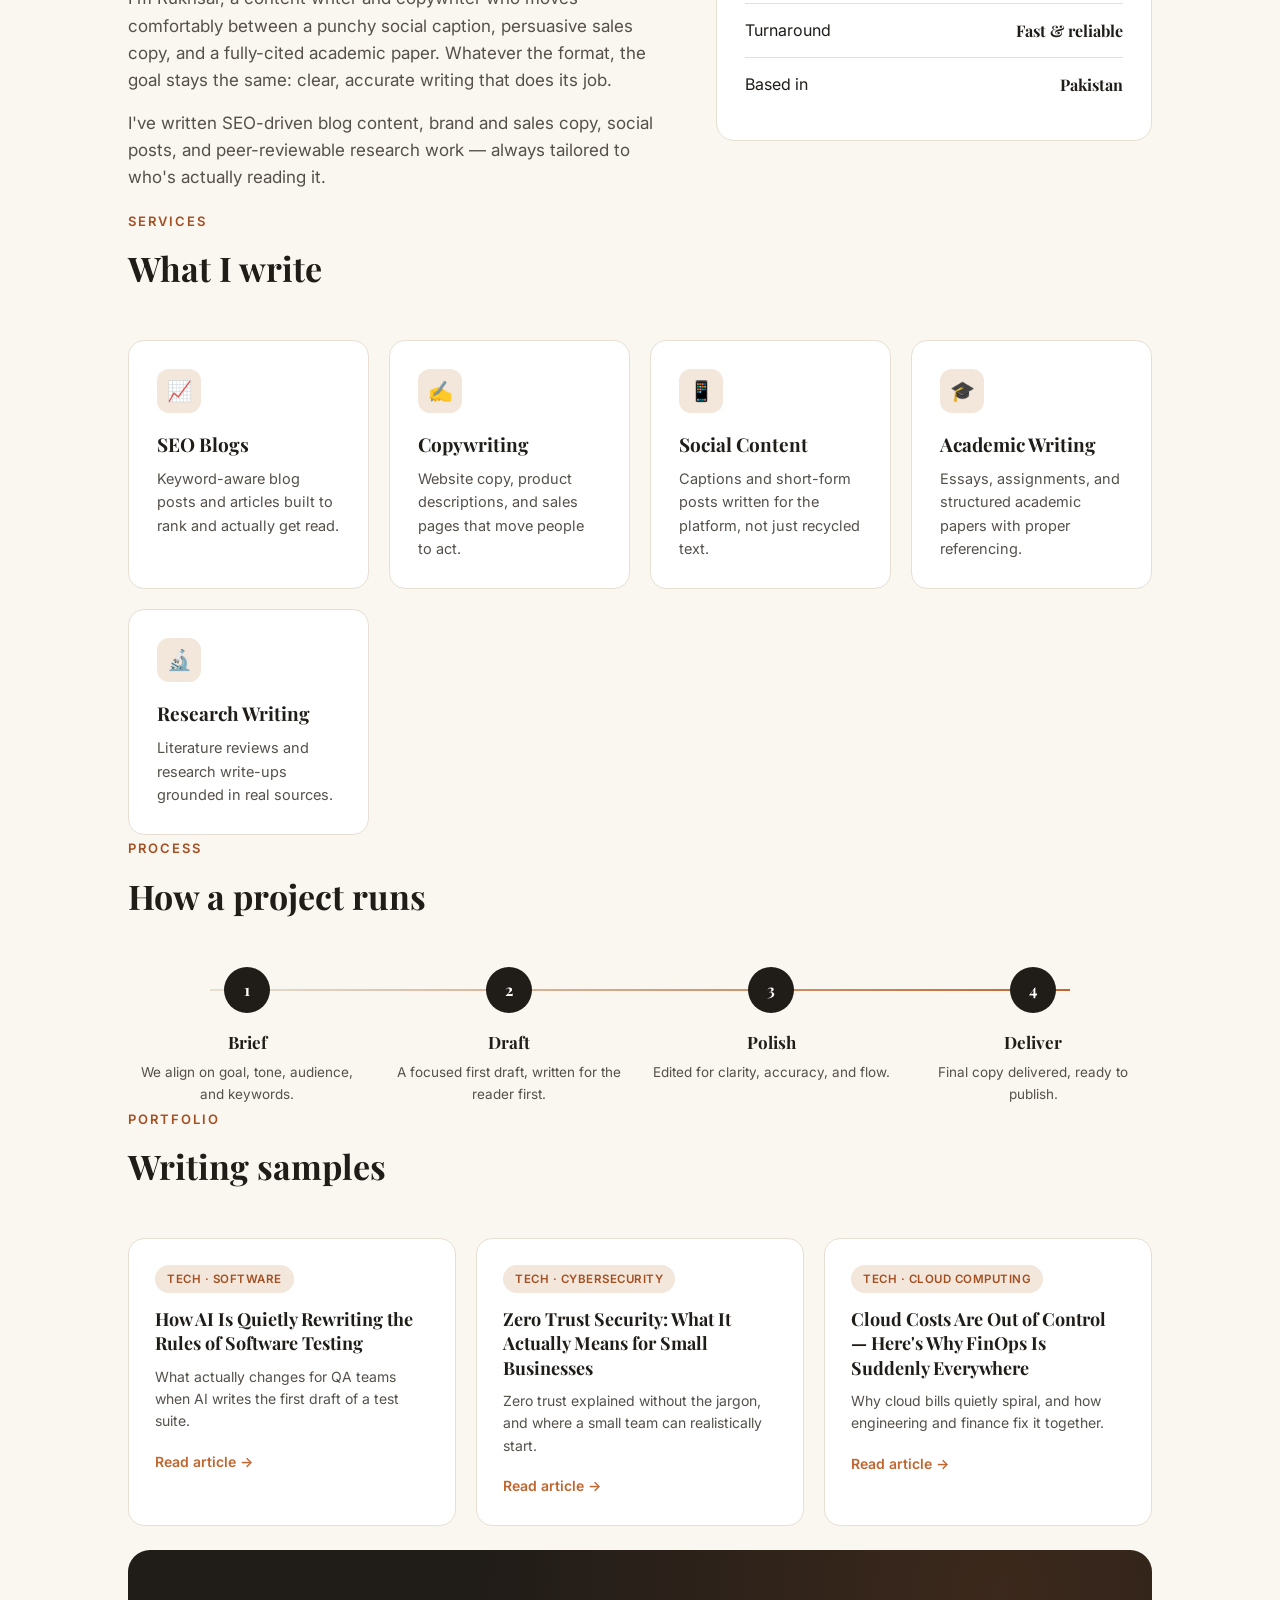
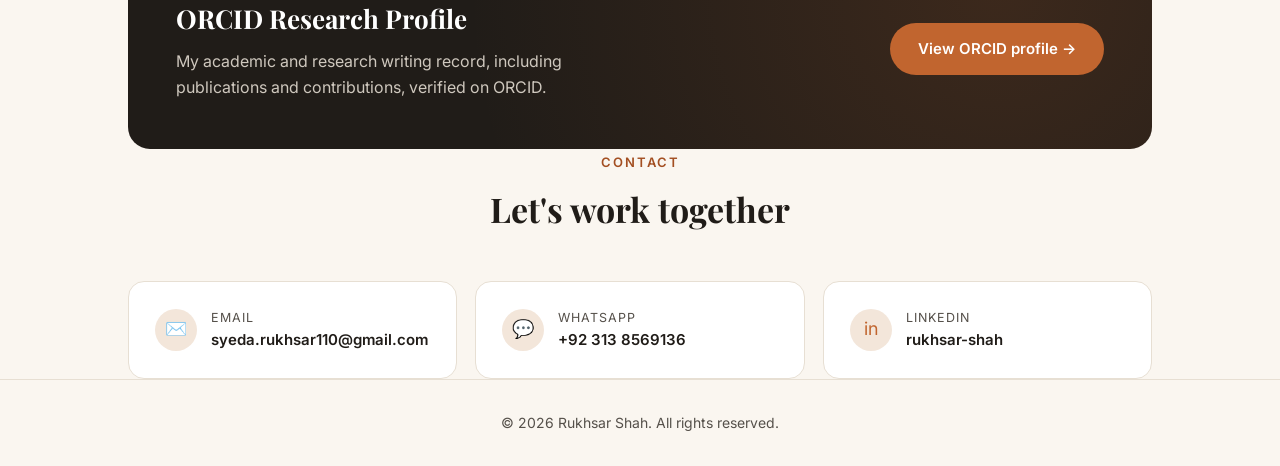
==== commit 1dbc4bed: "Remove grain overlay causing render glitch, add JS safety net for hero visibility" ====
--- a/index.html
+++ b/index.html
@@ -28,10 +28,6 @@
     line-height: 1.6;
     overflow-x: hidden;
     position: relative;
-  }
-  body::before {
-    content: ""; position: fixed; inset: 0; pointer-events: none; z-index: 1000; opacity: 0.035; mix-blend-mode: multiply;
-    background-image: url("data:image/svg+xml,%3Csvg xmlns='http://www.w3.org/2000/svg' width='120' height='120'%3E%3Cfilter id='n'%3E%3CfeTurbulence type='fractalNoise' baseFrequency='0.9' numOctaves='2' stitchTiles='stitch'/%3E%3C/filter%3E%3Crect width='100%25' height='100%25' filter='url(%23n)'/%3E%3C/svg%3E");
   }
   .progress-bar {
     position: fixed; top: 0; left: 0; height: 3px; background: var(--rust); z-index: 50; width: 0%;
@@ -476,6 +472,11 @@
   showWord();
   setInterval(showWord, 2600);
 
+  // Safety net: guarantee hero text is visible no matter what
+  document.querySelectorAll('.hero .eyebrow, .hero h1, .hero p.sub, .hero .btn-row').forEach(el => {
+    el.style.opacity = '1';
+  });
+
   // Scroll reveal
   const revealEls = document.querySelectorAll('[data-reveal]');
   const io = new IntersectionObserver((entries) => {
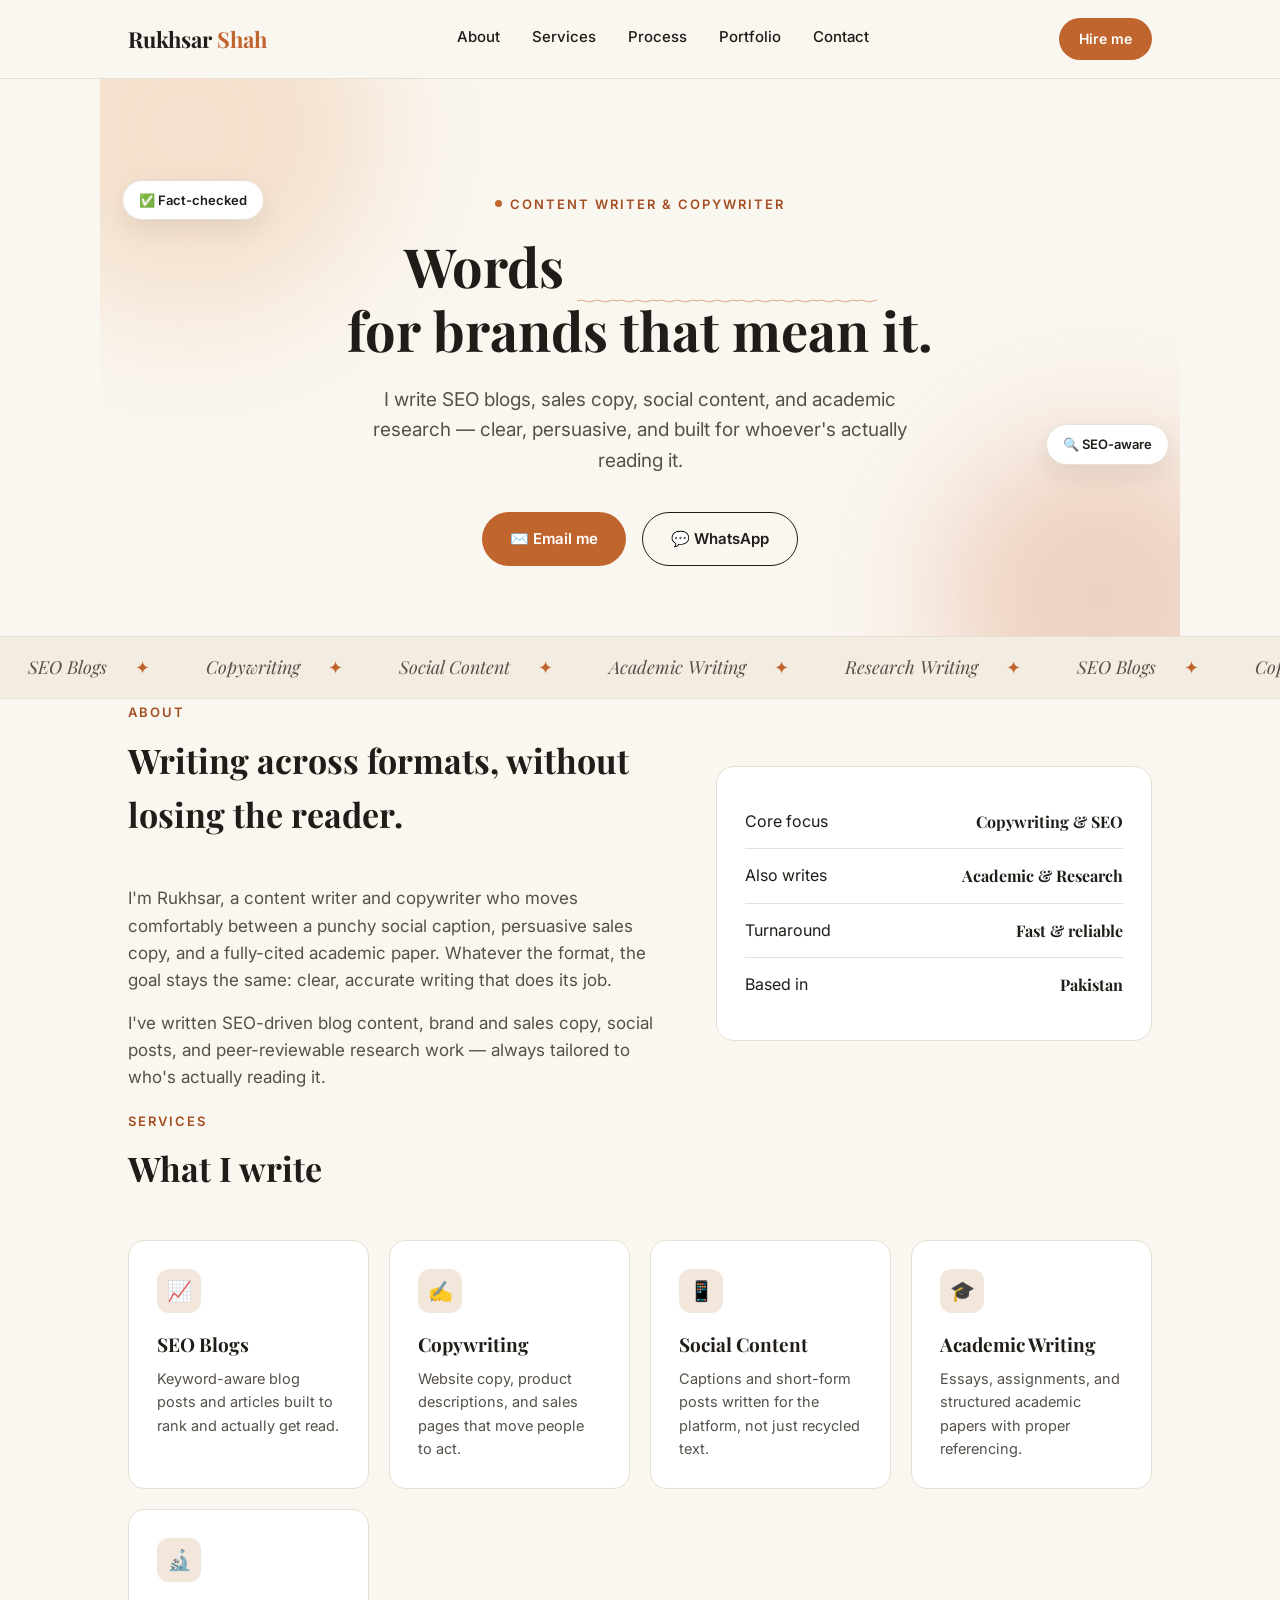
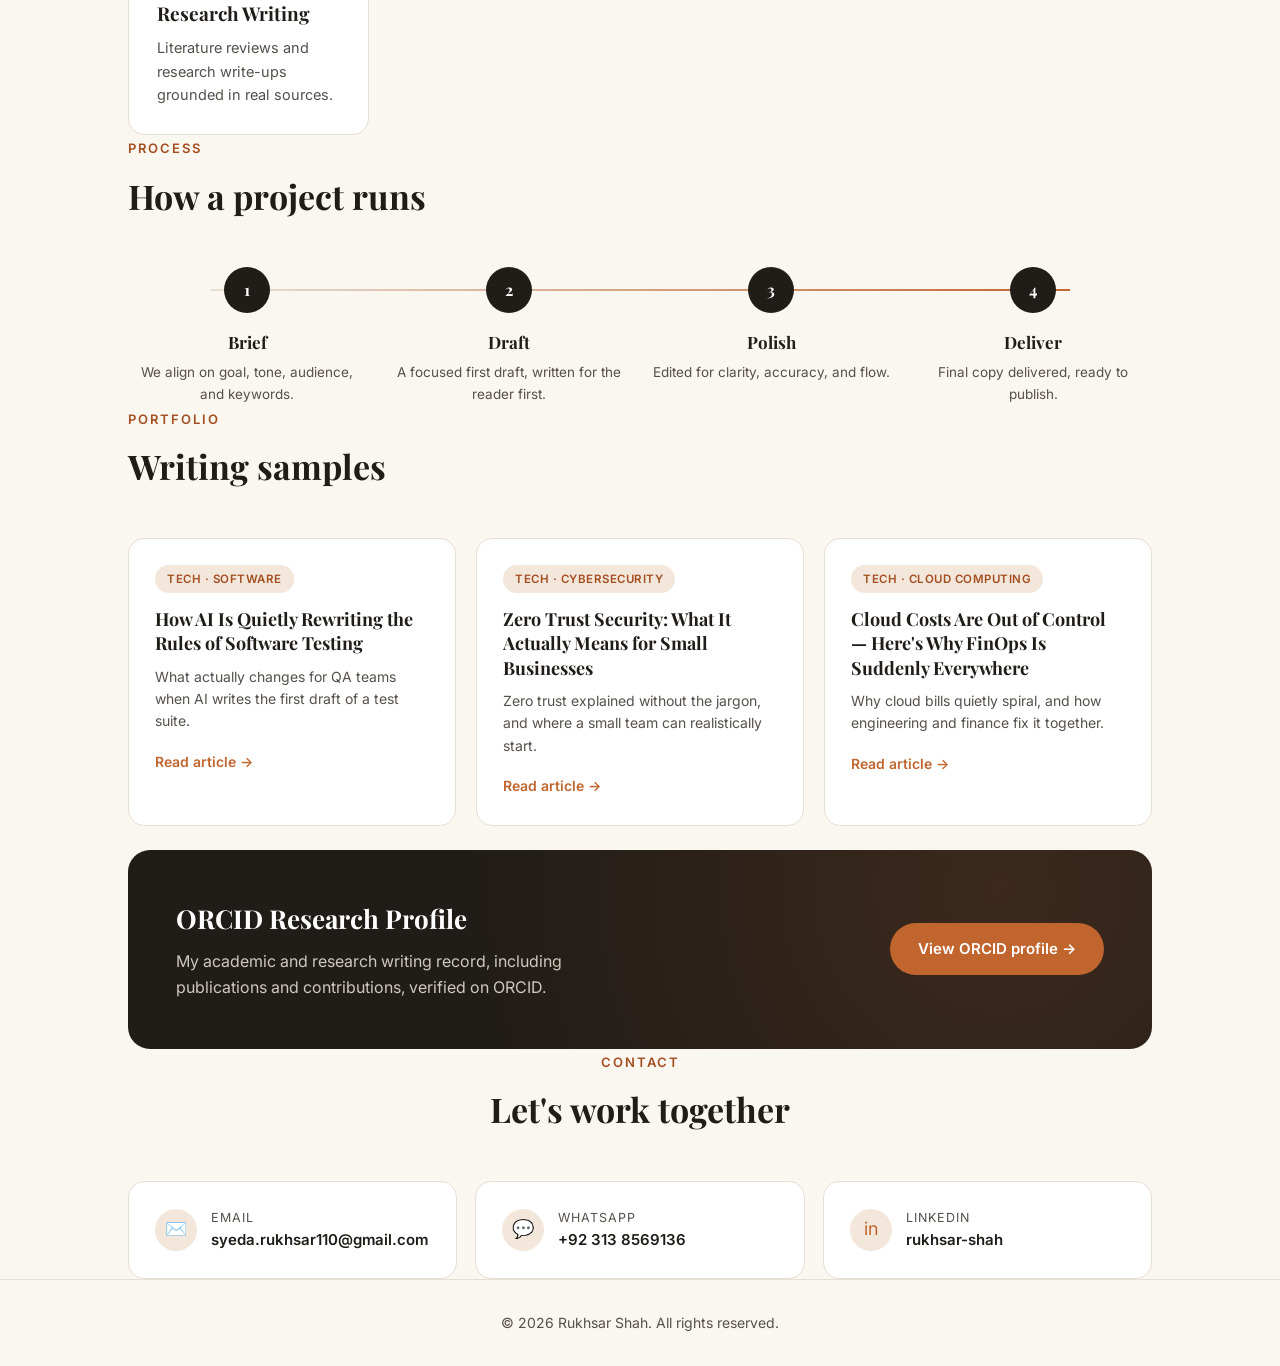
==== commit 0f6de792: "Fix hero content pushed off-screen by blob position CSS bug .hero > * had equal specificity to .blob" ====
--- a/index.html
+++ b/index.html
@@ -74,6 +74,7 @@
 
   /* ---- hero ---- */
   .hero { position: relative; padding: 110px 0 70px; text-align: center; overflow: hidden; }
+  .hero > * { position: relative; z-index: 1; }
   .blob {
     position: absolute; border-radius: 50%; filter: blur(60px); opacity: 0.35; z-index: 0;
     animation: float 12s ease-in-out infinite;
@@ -84,19 +85,15 @@
     0%, 100% { transform: translate(0, 0) scale(1); }
     50% { transform: translate(24px, -28px) scale(1.06); }
   }
-  .hero > * { position: relative; z-index: 1; }
   .eyebrow {
     display: inline-flex; align-items: center; gap: 8px; font-size: 13px; letter-spacing: 2px; text-transform: uppercase;
     color: var(--rust-dark); font-weight: 600; margin-bottom: 20px;
-    animation: riseIn 0.6s cubic-bezier(.2,.7,.2,1) both;
   }
   .eyebrow .dot { width: 7px; height: 7px; border-radius: 50%; background: var(--rust); animation: pulse 1.8s ease-in-out infinite; }
   @keyframes pulse { 0%, 100% { opacity: 1; transform: scale(1); } 50% { opacity: 0.4; transform: scale(1.4); } }
-  @keyframes riseIn { from { transform: translateY(16px); } to { transform: translateY(0); } }
 
   .hero h1 {
     font-size: 54px; line-height: 1.18; max-width: 780px; margin: 0 auto 22px; position: relative;
-    animation: riseIn 0.65s cubic-bezier(.2,.7,.2,1) 0.06s both;
   }
   .rotate-wrap { display: inline-block; position: relative; height: 1.2em; vertical-align: bottom; min-width: 300px; text-align: left; }
   .rotate-wrap::after {
@@ -117,9 +114,8 @@
   }
   .hero p.sub {
     font-size: 19px; color: var(--ink-soft); max-width: 560px; margin: 0 auto 36px;
-    animation: riseIn 0.65s cubic-bezier(.2,.7,.2,1) 0.12s both;
-  }
-  .btn-row { display: flex; gap: 16px; justify-content: center; flex-wrap: wrap; animation: riseIn 0.65s cubic-bezier(.2,.7,.2,1) 0.18s both; }
+  }
+  .btn-row { display: flex; gap: 16px; justify-content: center; flex-wrap: wrap; }
 
   .badge-float {
     position: absolute; background: var(--card); border: 1px solid var(--line); border-radius: 999px;
@@ -472,11 +468,6 @@
   showWord();
   setInterval(showWord, 2600);
 
-  // Safety net: guarantee hero text is visible no matter what
-  document.querySelectorAll('.hero .eyebrow, .hero h1, .hero p.sub, .hero .btn-row').forEach(el => {
-    el.style.opacity = '1';
-  });
-
   // Scroll reveal
   const revealEls = document.querySelectorAll('[data-reveal]');
   const io = new IntersectionObserver((entries) => {
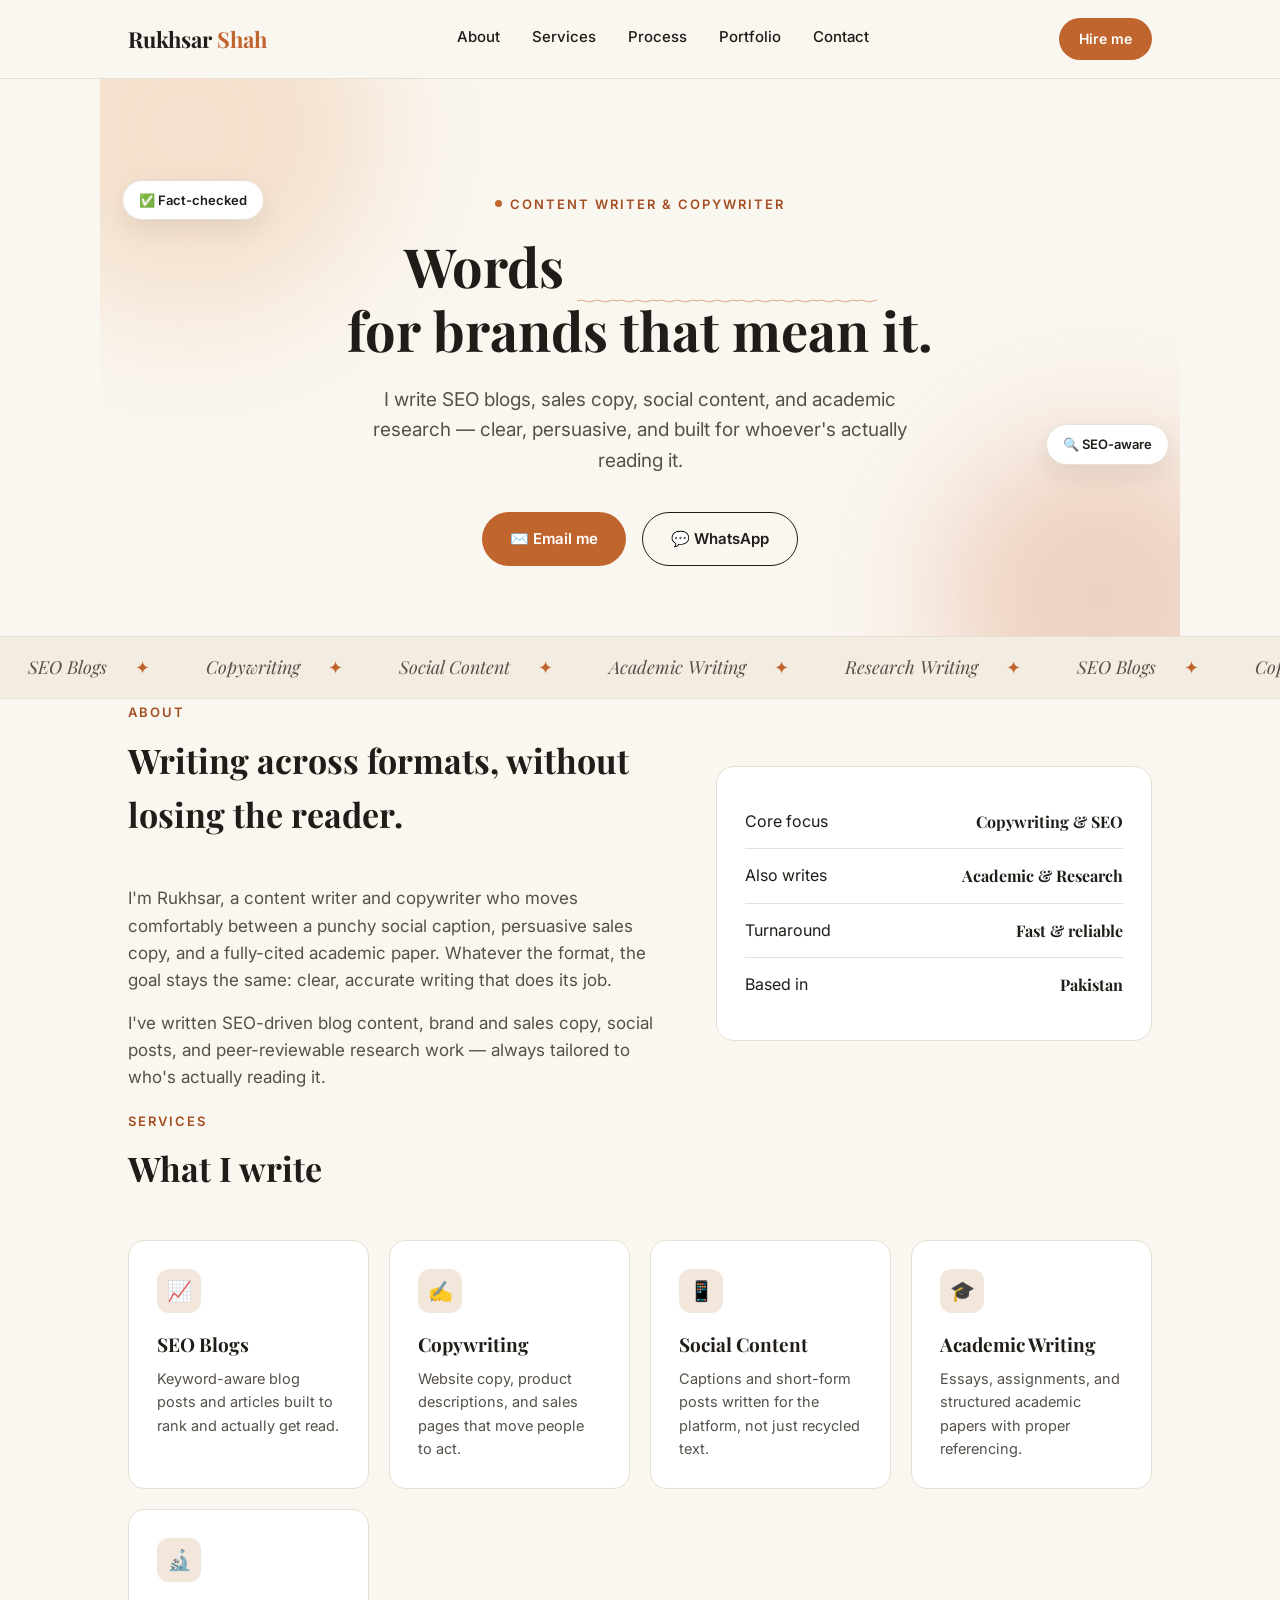
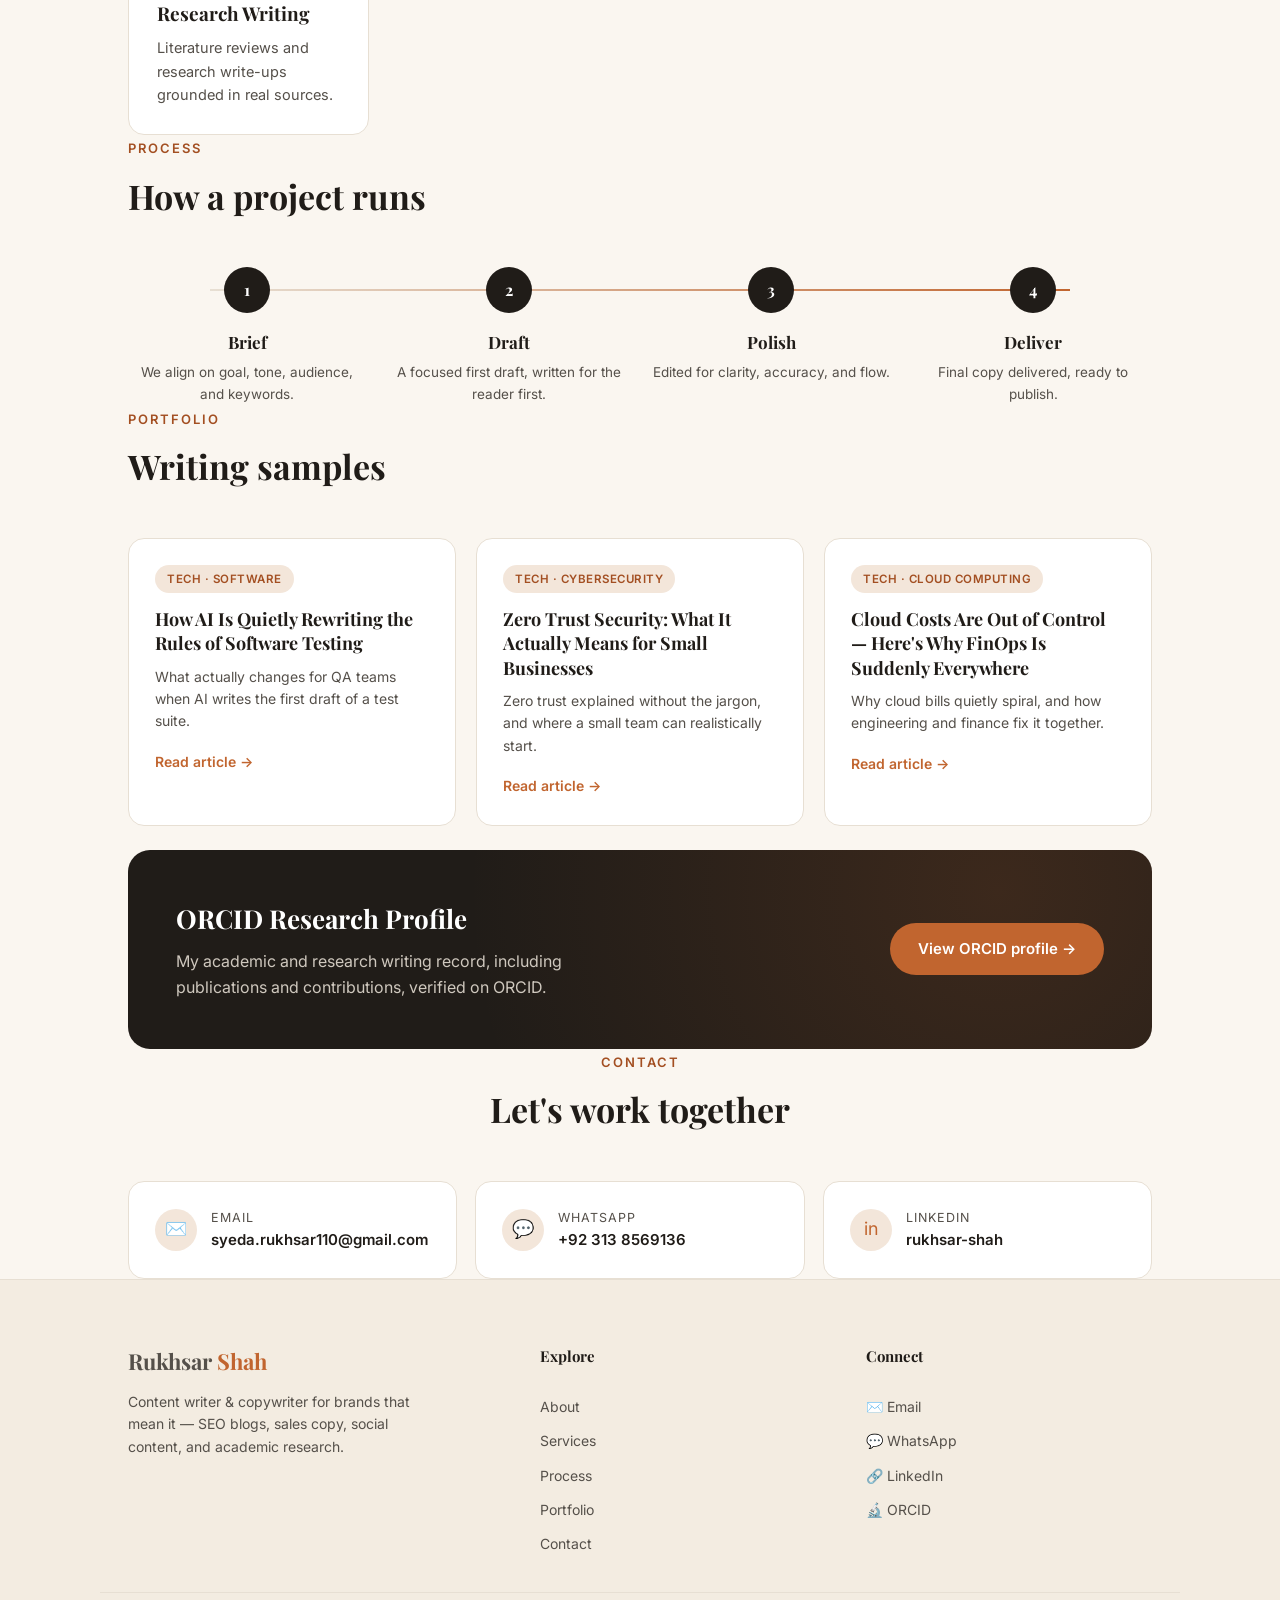
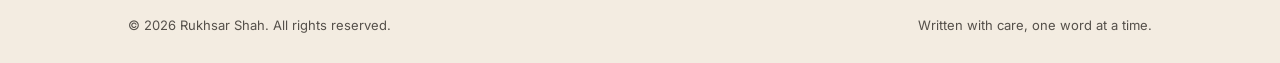
==== commit 5ee5292d: "Redesign footer, add mobile nav menu, favicon, and social preview tags - Footer: brand blurb, quick " ====
--- a/index.html
+++ b/index.html
@@ -5,6 +5,13 @@
 <meta name="viewport" content="width=device-width, initial-scale=1.0" />
 <title>Rukhsar Shah — Content Writer & Copywriter</title>
 <meta name="description" content="Rukhsar Shah — content writer and copywriter for SEO blogs, brand copy, social content, academic and research writing." />
+<link rel="icon" href="data:image/svg+xml,%3Csvg xmlns='http://www.w3.org/2000/svg' viewBox='0 0 100 100'%3E%3Ccircle cx='50' cy='50' r='50' fill='%23C1652F'/%3E%3Ctext x='50' y='69' font-size='58' font-family='Georgia,serif' font-weight='700' fill='white' text-anchor='middle'%3ER%3C/text%3E%3C/svg%3E" />
+<meta property="og:type" content="website" />
+<meta property="og:title" content="Rukhsar Shah — Content Writer & Copywriter" />
+<meta property="og:description" content="Content writer and copywriter for SEO blogs, brand copy, social content, academic and research writing." />
+<meta name="twitter:card" content="summary" />
+<meta name="twitter:title" content="Rukhsar Shah — Content Writer & Copywriter" />
+<meta name="twitter:description" content="Content writer and copywriter for SEO blogs, brand copy, social content, academic and research writing." />
 <link rel="preconnect" href="https://fonts.googleapis.com">
 <link rel="preconnect" href="https://fonts.gstatic.com" crossorigin>
 <link href="https://fonts.googleapis.com/css2?family=Playfair+Display:ital,wght@0,600;0,700;1,600&family=Inter:wght@400;500;600;700&display=swap" rel="stylesheet">
@@ -71,6 +78,15 @@
   }
   .nav-links a:hover::after { width: 100%; }
   .nav-links a:hover { color: var(--rust); }
+  .nav-right { display: flex; align-items: center; gap: 14px; }
+  .nav-toggle {
+    display: none; flex-direction: column; justify-content: center; gap: 5px;
+    width: 36px; height: 36px; background: none; border: none; cursor: pointer; padding: 0;
+  }
+  .nav-toggle span { width: 100%; height: 2px; background: var(--ink); border-radius: 2px; transition: transform 0.25s ease, opacity 0.25s ease; }
+  .nav-toggle.open span:nth-child(1) { transform: translateY(7px) rotate(45deg); }
+  .nav-toggle.open span:nth-child(2) { opacity: 0; }
+  .nav-toggle.open span:nth-child(3) { transform: translateY(-7px) rotate(-45deg); }
 
   /* ---- hero ---- */
   .hero { position: relative; padding: 110px 0 70px; text-align: center; overflow: hidden; }
@@ -252,8 +268,34 @@
   .contact-card .value { font-weight: 600; font-size: 15px; word-break: break-word; }
 
   footer {
-    border-top: 1px solid var(--line); padding: 32px 0; text-align: center;
-    color: var(--ink-soft); font-size: 14px;
+    border-top: 1px solid var(--line); background: var(--cream-2);
+    padding: 64px 0 28px; color: var(--ink-soft); font-size: 14px;
+  }
+  .footer-grid {
+    display: grid; grid-template-columns: 1.3fr 1fr 1fr; gap: 40px; padding-bottom: 36px;
+  }
+  .footer-brand .brand { margin-bottom: 12px; }
+  .footer-brand p { max-width: 300px; font-size: 14px; }
+  .footer-col-title {
+    font-family: 'Playfair Display', serif; font-weight: 700; color: var(--ink);
+    font-size: 15px; margin-bottom: 16px;
+  }
+  .footer-links, .footer-social { display: flex; flex-direction: column; gap: 12px; }
+  .footer-links a, .footer-social a {
+    display: inline-flex; align-items: center; gap: 6px; width: fit-content;
+    transition: color 0.2s ease, transform 0.2s ease;
+  }
+  .footer-links a:hover, .footer-social a:hover { color: var(--rust); transform: translateX(4px); }
+  .footer-bottom {
+    border-top: 1px solid var(--line); padding-top: 22px;
+    display: flex; align-items: center; justify-content: space-between; flex-wrap: wrap; gap: 10px;
+    font-size: 13px;
+  }
+  @media (max-width: 760px) {
+    .footer-grid { grid-template-columns: 1fr; gap: 32px; text-align: center; }
+    .footer-brand p { margin: 0 auto; }
+    .footer-links a, .footer-social a { margin: 0 auto; }
+    .footer-bottom { justify-content: center; text-align: center; }
   }
 
   .back-top {
@@ -268,7 +310,13 @@
     .hero h1 { font-size: 34px; }
     .rotate-wrap { min-width: 200px; }
     #about .about-grid { grid-template-columns: 1fr; }
-    .nav-links { display: none; }
+    .nav-toggle { display: flex; }
+    .nav-links {
+      display: none; position: absolute; top: 100%; left: 0; right: 0; flex-direction: column;
+      gap: 18px; background: var(--cream); border-bottom: 1px solid var(--line);
+      padding: 24px 28px; box-shadow: 0 16px 24px rgba(32,28,24,0.08);
+    }
+    .nav-links.open { display: flex; }
     #portfolio .portfolio-card { flex-direction: column; text-align: center; }
     .timeline { grid-template-columns: 1fr 1fr; row-gap: 36px; }
     .timeline::before { display: none; }
@@ -282,14 +330,19 @@
 <header>
   <nav class="wrap">
     <div class="brand">Rukhsar <span>Shah</span></div>
-    <div class="nav-links">
+    <div class="nav-links" id="navLinks">
       <a href="#about">About</a>
       <a href="#services">Services</a>
       <a href="#process">Process</a>
       <a href="#portfolio">Portfolio</a>
       <a href="#contact">Contact</a>
     </div>
-    <a href="mailto:syeda.rukhsar110@gmail.com" class="btn btn-primary" style="padding:10px 20px;font-size:14px;">Hire me</a>
+    <div class="nav-right">
+      <a href="mailto:syeda.rukhsar110@gmail.com" class="btn btn-primary" style="padding:10px 20px;font-size:14px;">Hire me</a>
+      <button class="nav-toggle" id="navToggle" aria-label="Toggle menu" aria-expanded="false">
+        <span></span><span></span><span></span>
+      </button>
+    </div>
   </nav>
 </header>
 
@@ -447,7 +500,31 @@
 </section>
 
 <footer>
-  © 2026 Rukhsar Shah. All rights reserved.
+  <div class="wrap footer-grid" data-reveal="stagger">
+    <div class="footer-brand">
+      <div class="brand">Rukhsar <span>Shah</span></div>
+      <p>Content writer &amp; copywriter for brands that mean it — SEO blogs, sales copy, social content, and academic research.</p>
+    </div>
+    <div class="footer-links">
+      <div class="footer-col-title">Explore</div>
+      <a href="#about">About</a>
+      <a href="#services">Services</a>
+      <a href="#process">Process</a>
+      <a href="#portfolio">Portfolio</a>
+      <a href="#contact">Contact</a>
+    </div>
+    <div class="footer-social">
+      <div class="footer-col-title">Connect</div>
+      <a href="mailto:syeda.rukhsar110@gmail.com">✉️ Email</a>
+      <a href="https://wa.me/923138569136" target="_blank">💬 WhatsApp</a>
+      <a href="https://linkedin.com/in/rukhsar-shah-474203266" target="_blank">🔗 LinkedIn</a>
+      <a href="https://orcid.org/0009-0004-3189-9175" target="_blank">🔬 ORCID</a>
+    </div>
+  </div>
+  <div class="wrap footer-bottom">
+    <span>© 2026 Rukhsar Shah. All rights reserved.</span>
+    <span>Written with care, one word at a time.</span>
+  </div>
 </footer>
 
 <div class="back-top" id="backTop">↑</div>
@@ -468,6 +545,20 @@
   showWord();
   setInterval(showWord, 2600);
 
+  // Mobile nav toggle
+  const navToggle = document.getElementById('navToggle');
+  const navLinks = document.getElementById('navLinks');
+  navToggle.addEventListener('click', () => {
+    const isOpen = navLinks.classList.toggle('open');
+    navToggle.classList.toggle('open', isOpen);
+    navToggle.setAttribute('aria-expanded', String(isOpen));
+  });
+  navLinks.querySelectorAll('a').forEach(a => a.addEventListener('click', () => {
+    navLinks.classList.remove('open');
+    navToggle.classList.remove('open');
+    navToggle.setAttribute('aria-expanded', 'false');
+  }));
+
   // Scroll reveal
   const revealEls = document.querySelectorAll('[data-reveal]');
   const io = new IntersectionObserver((entries) => {
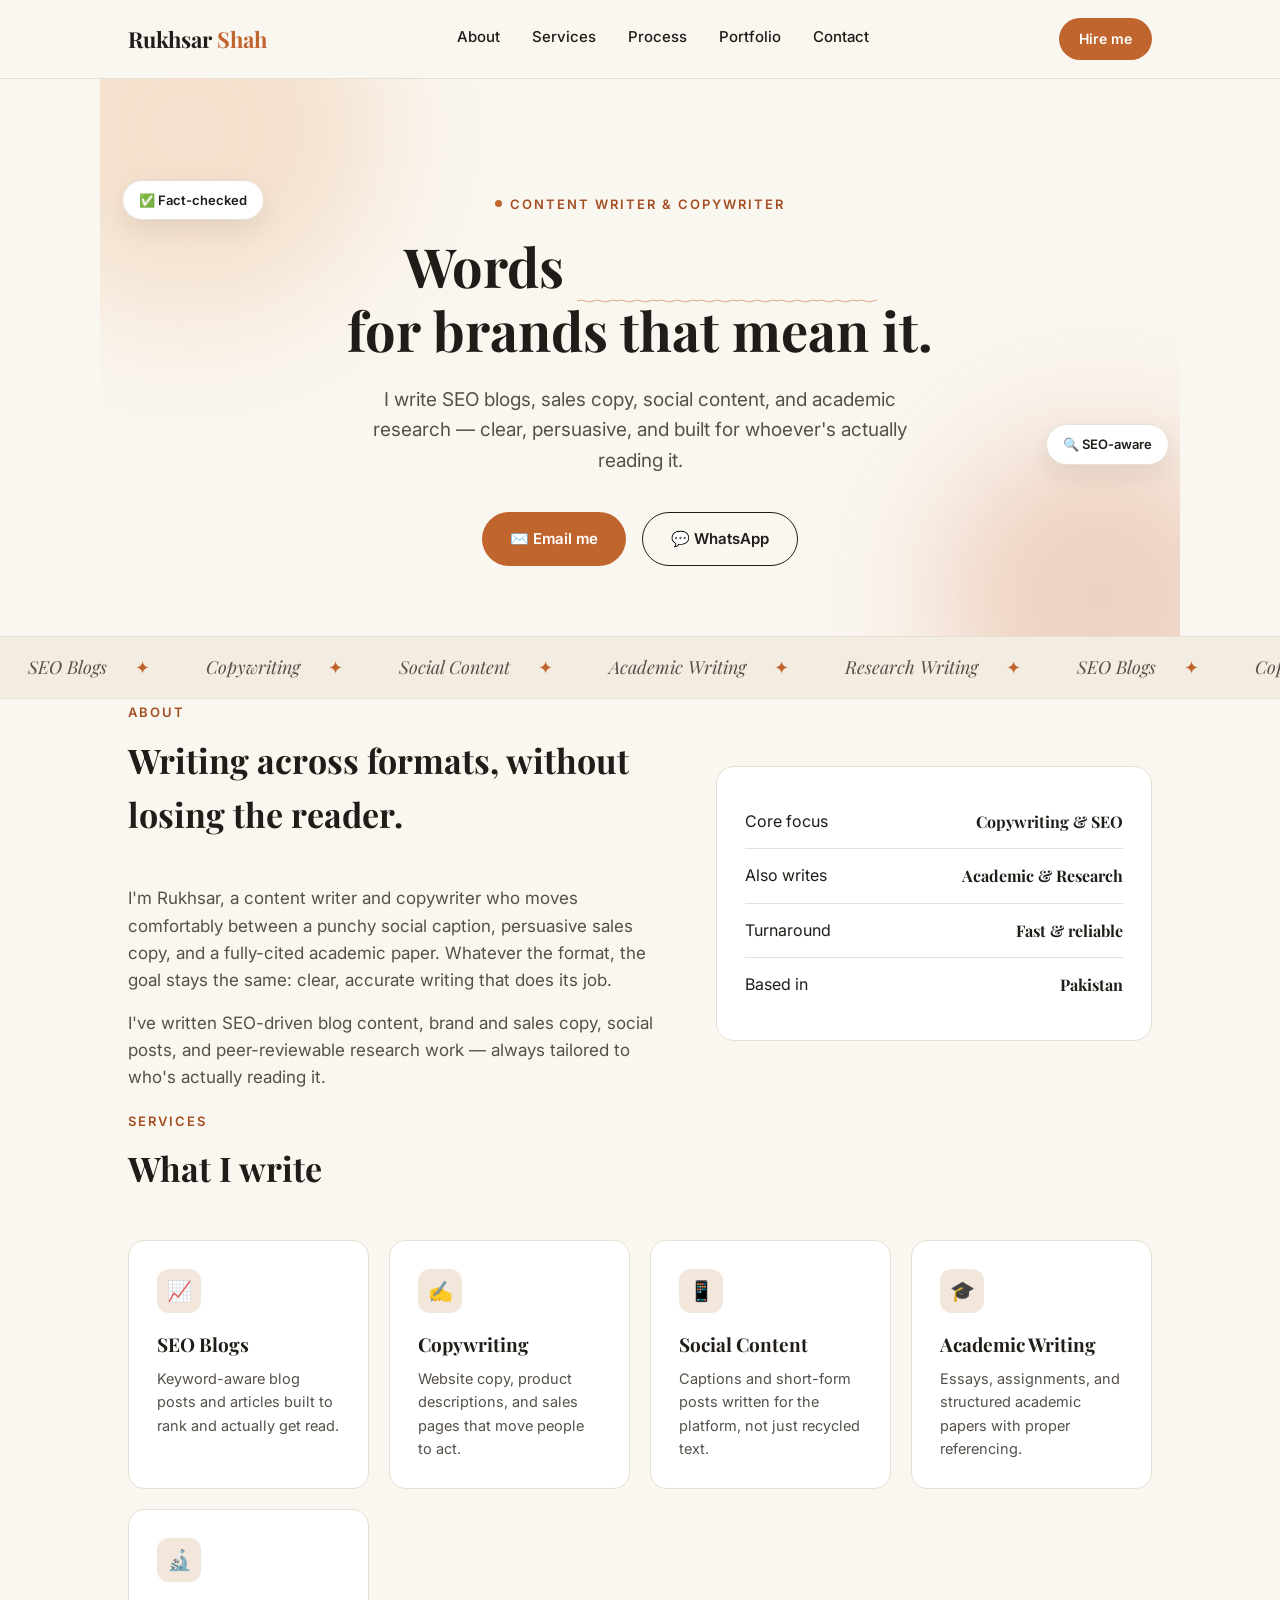
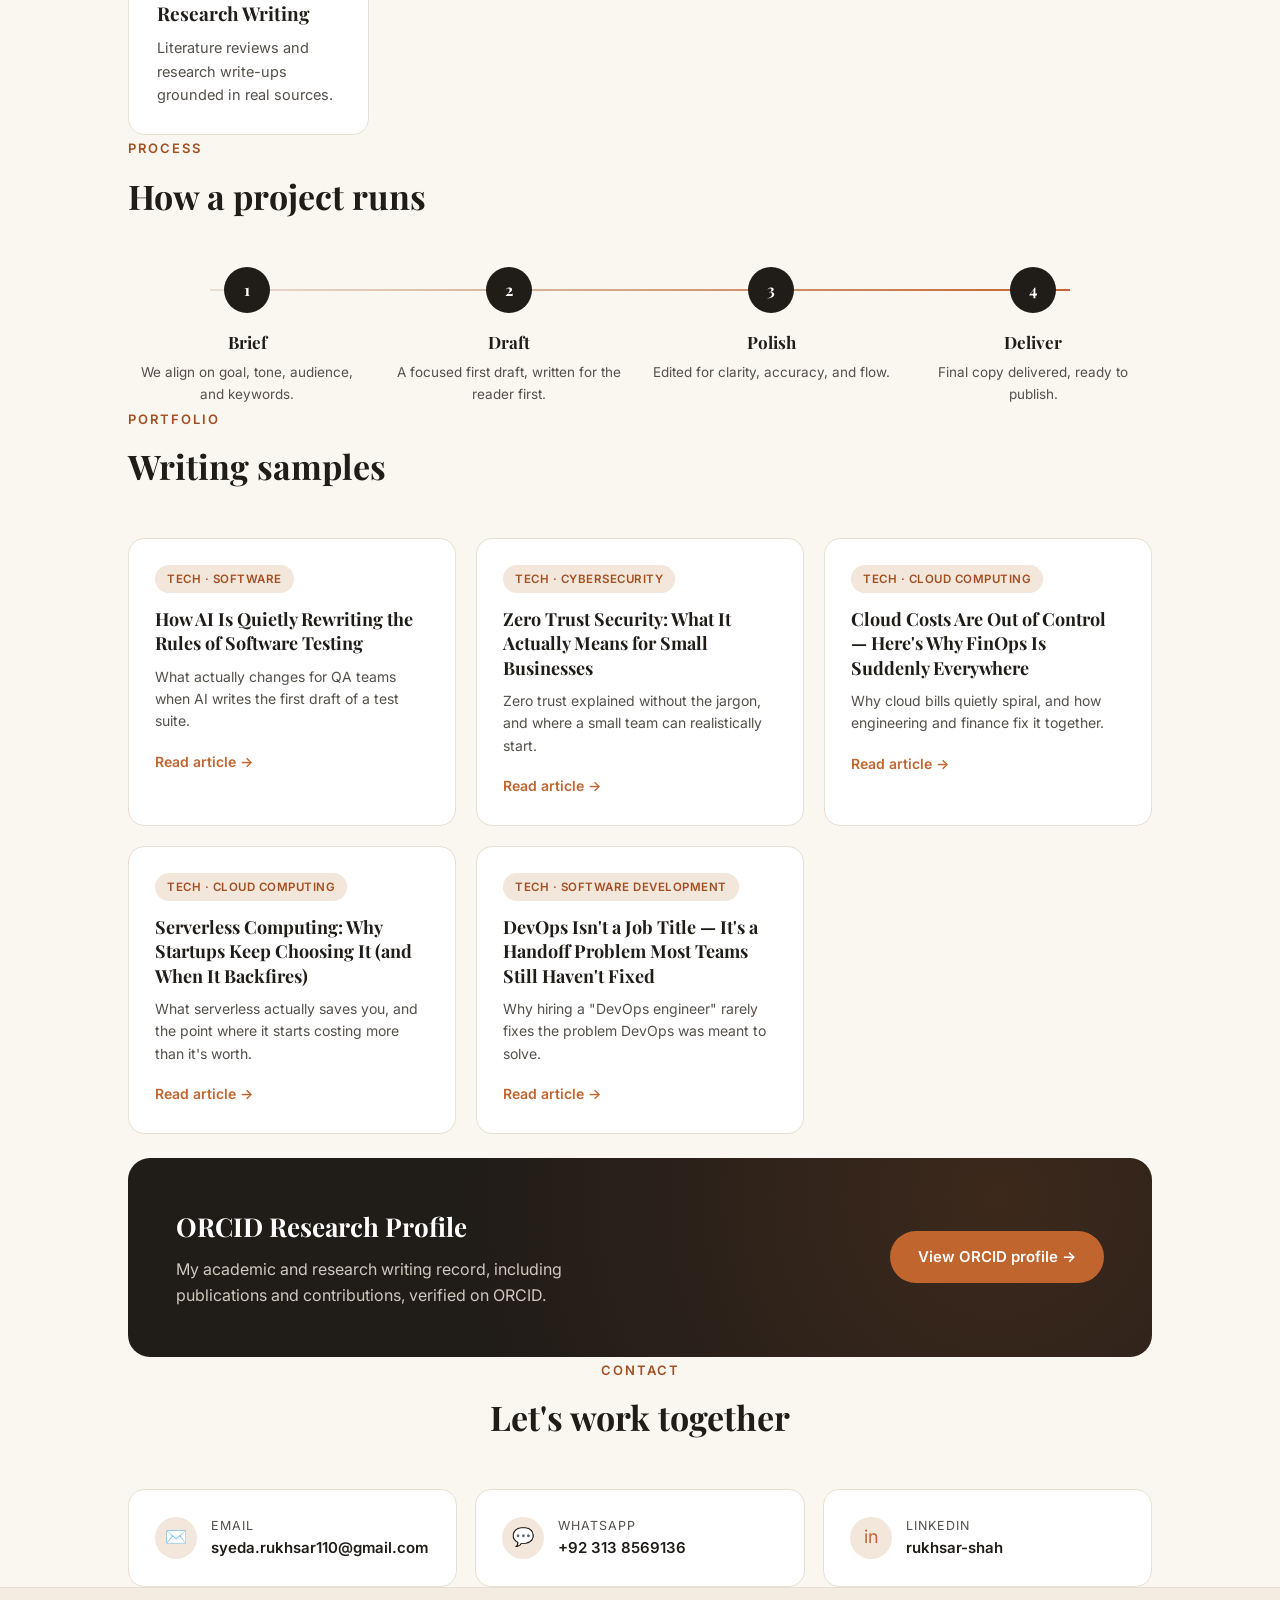
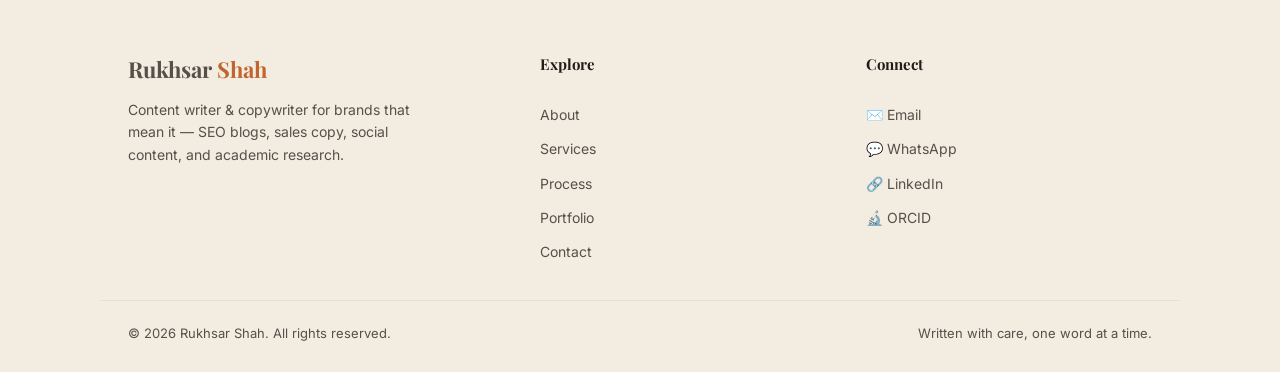
==== commit 1d581015: "Add two more writing samples: serverless computing and DevOps culture Rounds out the portfolio to 5 " ====
--- a/index.html
+++ b/index.html
@@ -458,6 +458,18 @@
       <p>Why cloud bills quietly spiral, and how engineering and finance fix it together.</p>
       <span class="sample-link">Read article →</span>
     </a>
+    <a class="sample-card" href="articles/serverless-computing.html">
+      <span class="sample-tag">Tech · Cloud Computing</span>
+      <h3>Serverless Computing: Why Startups Keep Choosing It (and When It Backfires)</h3>
+      <p>What serverless actually saves you, and the point where it starts costing more than it's worth.</p>
+      <span class="sample-link">Read article →</span>
+    </a>
+    <a class="sample-card" href="articles/devops-handoff-problem.html">
+      <span class="sample-tag">Tech · Software Development</span>
+      <h3>DevOps Isn't a Job Title — It's a Handoff Problem Most Teams Still Haven't Fixed</h3>
+      <p>Why hiring a "DevOps engineer" rarely fixes the problem DevOps was meant to solve.</p>
+      <span class="sample-link">Read article →</span>
+    </a>
   </div>
 
   <div class="portfolio-card" data-reveal>
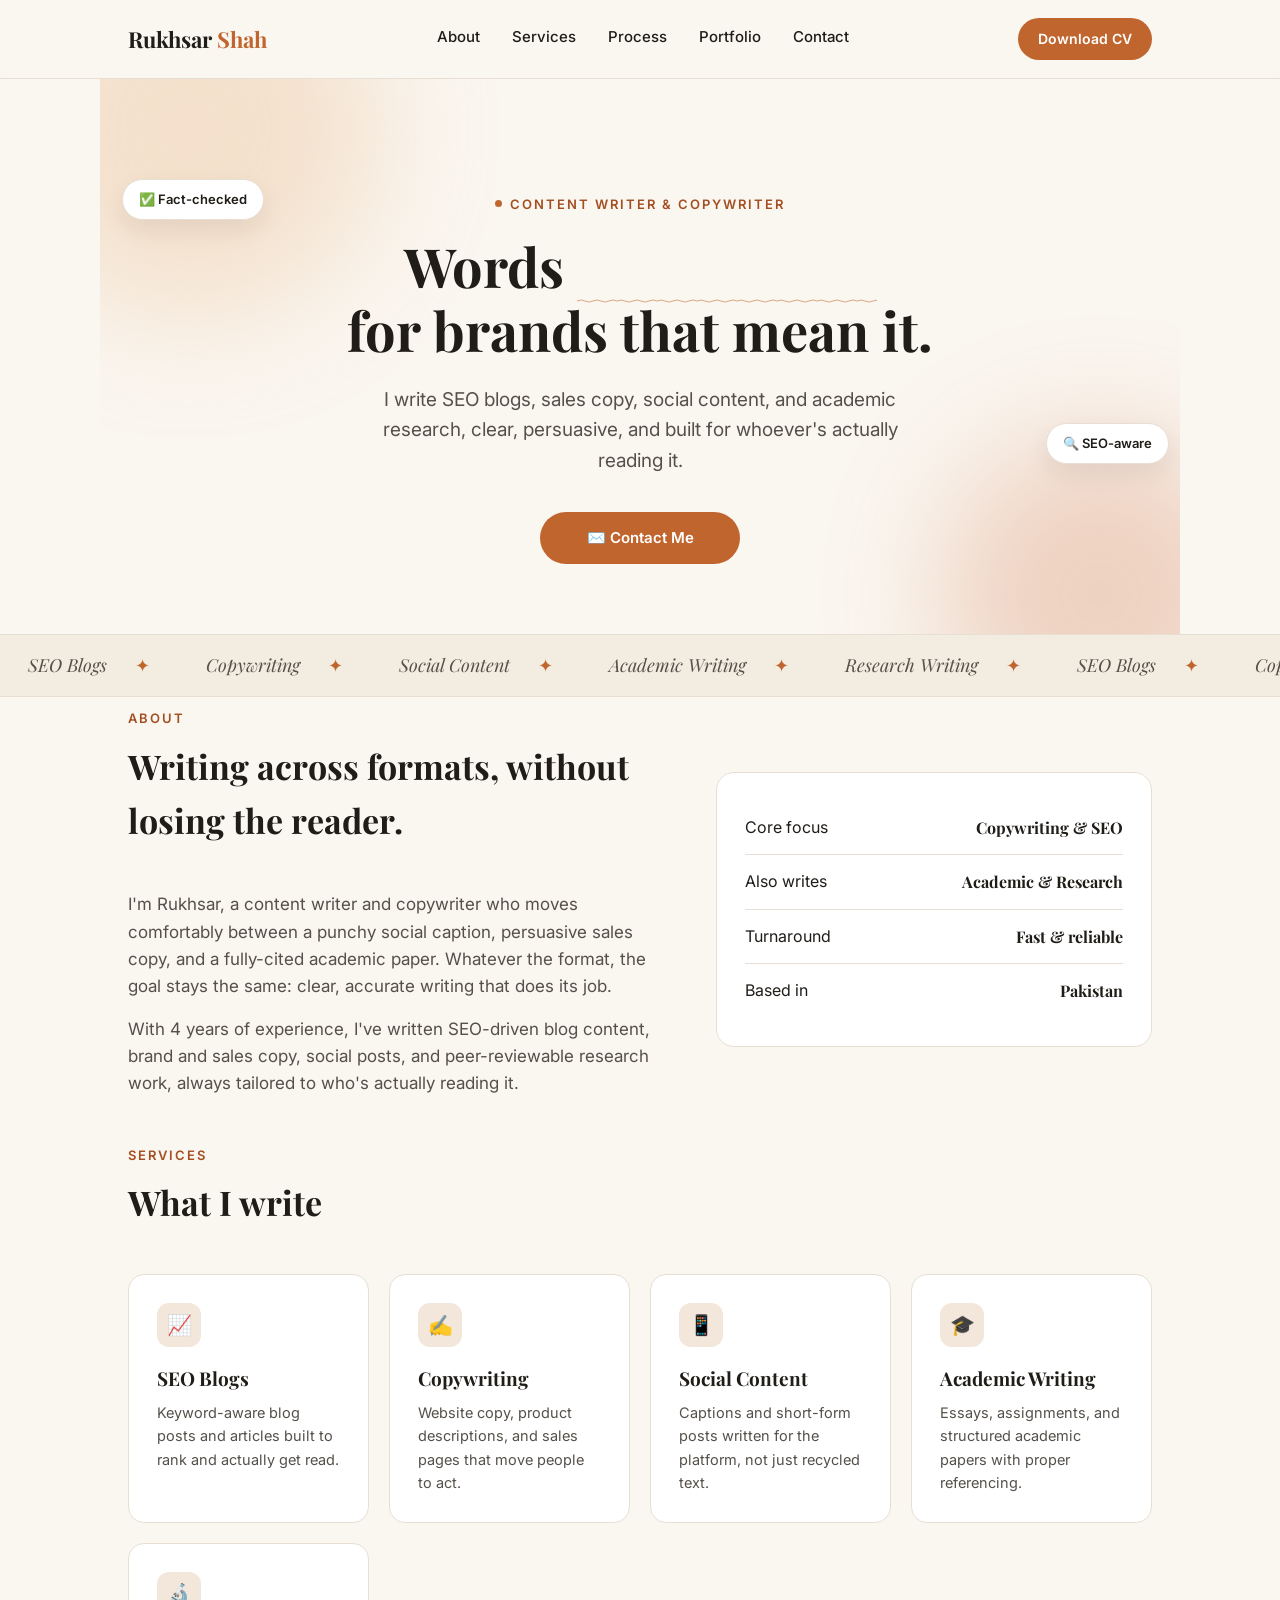
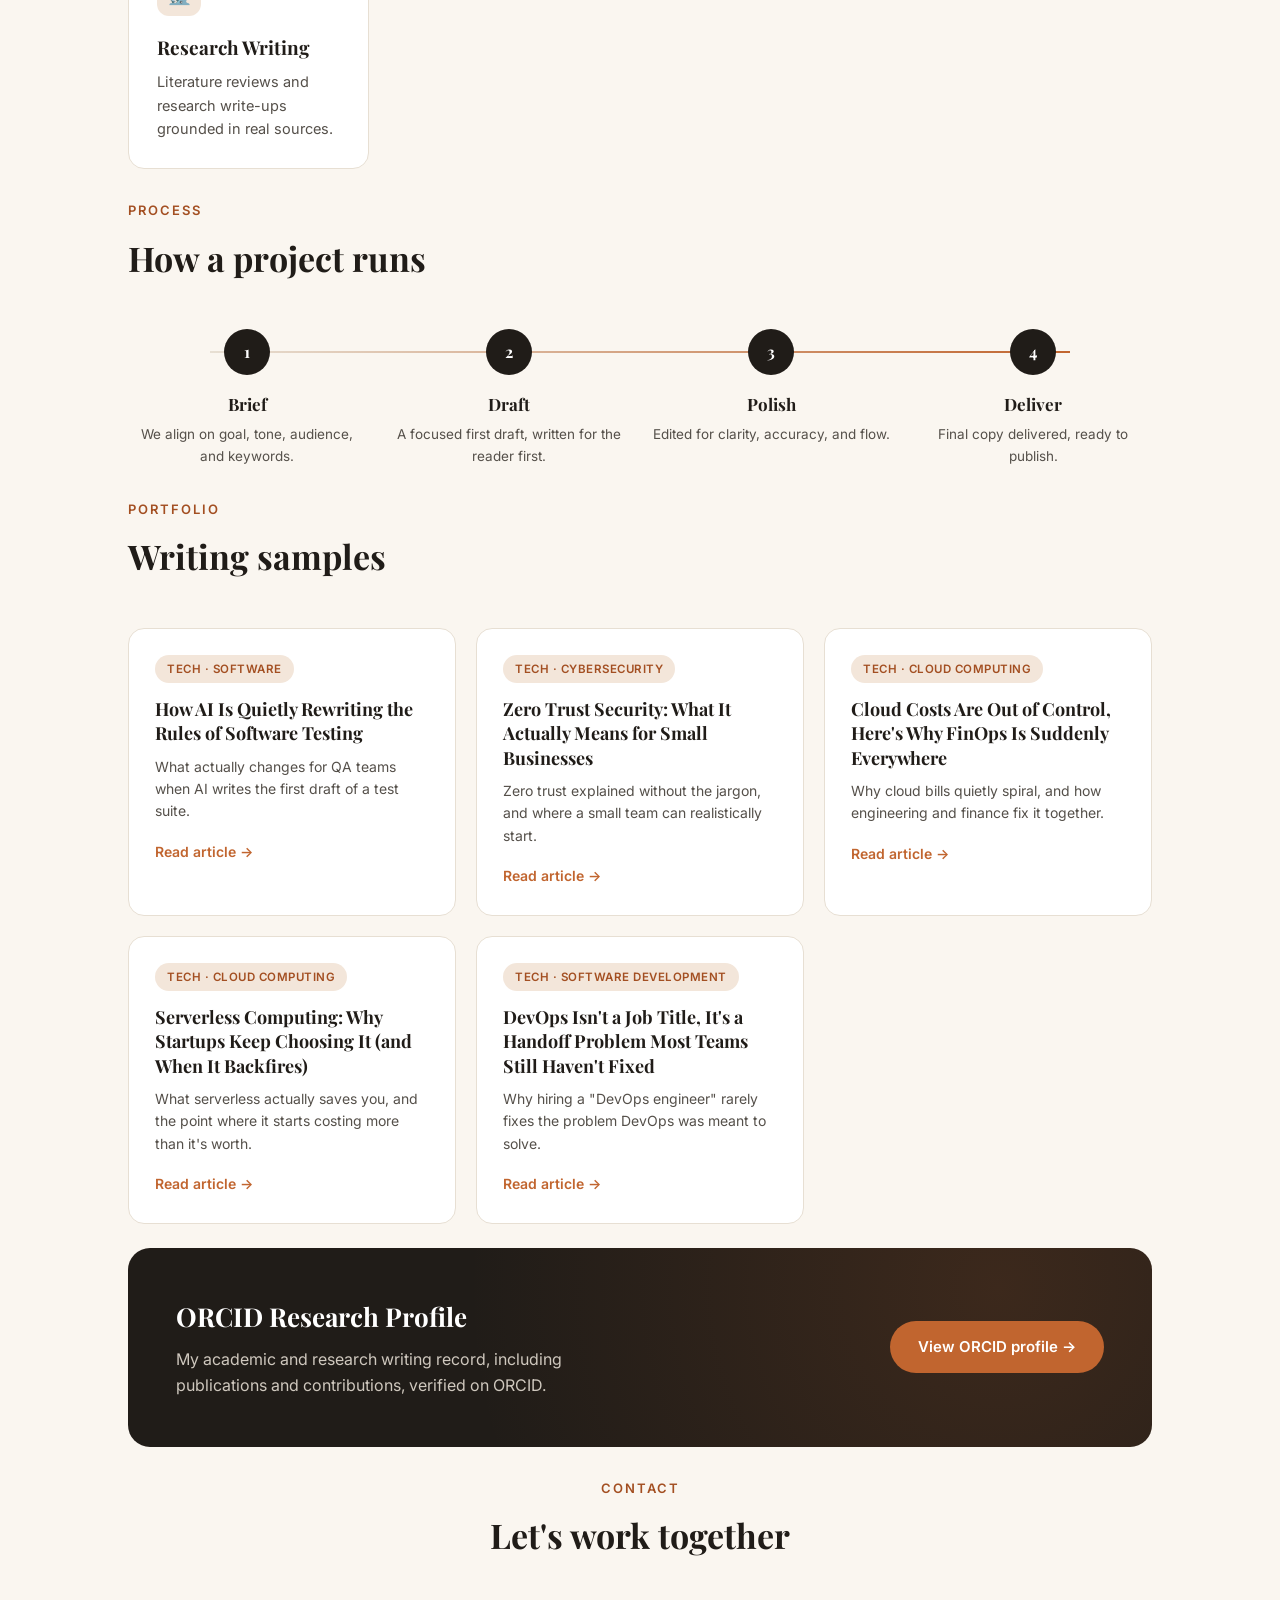
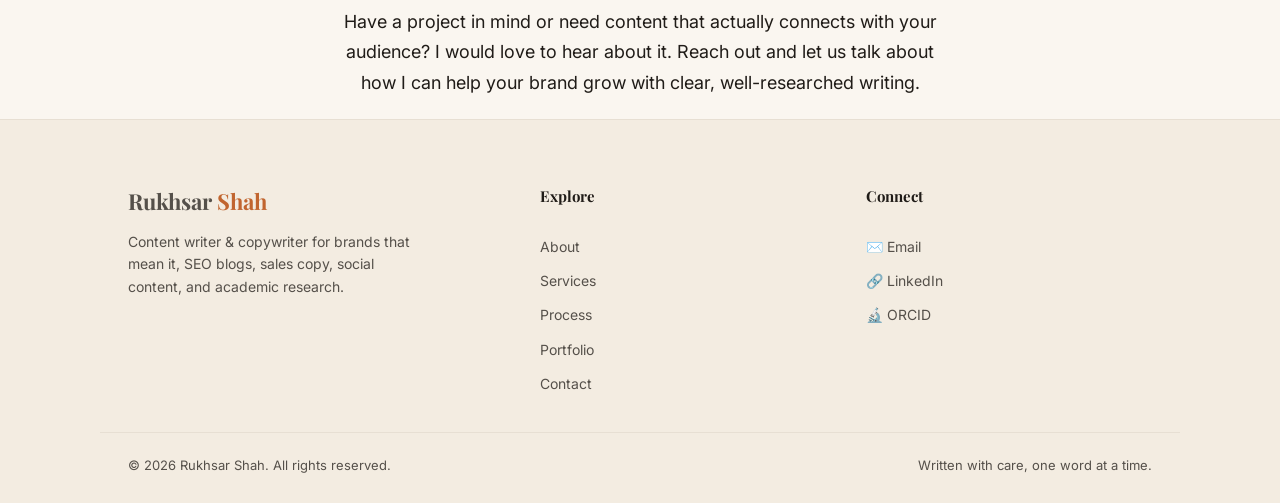
==== commit ca4cfa04: "Update hero CTA, contact section, spacing, CV button; replace em dashes and email" ====
--- a/index.html
+++ b/index.html
@@ -3,14 +3,14 @@
 <head>
 <meta charset="UTF-8" />
 <meta name="viewport" content="width=device-width, initial-scale=1.0" />
-<title>Rukhsar Shah — Content Writer & Copywriter</title>
-<meta name="description" content="Rukhsar Shah — content writer and copywriter for SEO blogs, brand copy, social content, academic and research writing." />
+<title>Rukhsar Shah | Content Writer & Copywriter</title>
+<meta name="description" content="Rukhsar Shah, content writer and copywriter for SEO blogs, brand copy, social content, academic and research writing." />
 <link rel="icon" href="data:image/svg+xml,%3Csvg xmlns='http://www.w3.org/2000/svg' viewBox='0 0 100 100'%3E%3Ccircle cx='50' cy='50' r='50' fill='%23C1652F'/%3E%3Ctext x='50' y='69' font-size='58' font-family='Georgia,serif' font-weight='700' fill='white' text-anchor='middle'%3ER%3C/text%3E%3C/svg%3E" />
 <meta property="og:type" content="website" />
-<meta property="og:title" content="Rukhsar Shah — Content Writer & Copywriter" />
+<meta property="og:title" content="Rukhsar Shah | Content Writer & Copywriter" />
 <meta property="og:description" content="Content writer and copywriter for SEO blogs, brand copy, social content, academic and research writing." />
 <meta name="twitter:card" content="summary" />
-<meta name="twitter:title" content="Rukhsar Shah — Content Writer & Copywriter" />
+<meta name="twitter:title" content="Rukhsar Shah | Content Writer & Copywriter" />
 <meta name="twitter:description" content="Content writer and copywriter for SEO blogs, brand copy, social content, academic and research writing." />
 <link rel="preconnect" href="https://fonts.googleapis.com">
 <link rel="preconnect" href="https://fonts.gstatic.com" crossorigin>
@@ -165,6 +165,7 @@
   @keyframes scroll { from { transform: translateX(0); } to { transform: translateX(-50%); } }
 
   section { padding: 80px 0; }
+  section.wrap:not(.hero) { margin-top: 8px; padding-top: 0; padding-bottom: 20px; scroll-margin-top: 20px; }
   .section-head { margin-bottom: 44px; }
   .section-head .eyebrow { animation: none; opacity: 1; margin-bottom: 10px; }
   .section-head h2 { font-size: 34px; }
@@ -338,7 +339,7 @@
       <a href="#contact">Contact</a>
     </div>
     <div class="nav-right">
-      <a href="mailto:syeda.rukhsar110@gmail.com" class="btn btn-primary" style="padding:10px 20px;font-size:14px;">Hire me</a>
+      <a href="Rukhsar_Shah.pdf" download="Rukhsar_Shah_CV.pdf" class="btn btn-primary" style="padding:10px 20px;font-size:14px;">Download CV</a>
       <button class="nav-toggle" id="navToggle" aria-label="Toggle menu" aria-expanded="false">
         <span></span><span></span><span></span>
       </button>
@@ -353,10 +354,9 @@
   <div class="badge-float badge-2">🔍 SEO-aware</div>
   <div class="eyebrow"><span class="dot"></span>Content Writer &amp; Copywriter</div>
   <h1>Words <span class="rotate-wrap" id="rotator"></span><br>for brands that mean it.</h1>
-  <p class="sub">I write SEO blogs, sales copy, social content, and academic research — clear, persuasive, and built for whoever's actually reading it.</p>
+  <p class="sub">I write SEO blogs, sales copy, social content, and academic research, clear, persuasive, and built for whoever's actually reading it.</p>
   <div class="btn-row">
-    <a href="mailto:syeda.rukhsar110@gmail.com" class="btn btn-primary">✉️ Email me</a>
-    <a href="https://wa.me/923138569136" target="_blank" class="btn btn-ghost">💬 WhatsApp</a>
+    <a href="mailto:rukhsar.work02@gmail.com" class="btn btn-primary" style="min-width:200px;justify-content:center;text-align:center;">✉️ Contact Me</a>
   </div>
 </section>
 
@@ -375,7 +375,7 @@
         <h2>Writing across formats, without losing the reader.</h2>
       </div>
       <p>I'm Rukhsar, a content writer and copywriter who moves comfortably between a punchy social caption, persuasive sales copy, and a fully-cited academic paper. Whatever the format, the goal stays the same: clear, accurate writing that does its job.</p>
-      <p>I've written SEO-driven blog content, brand and sales copy, social posts, and peer-reviewable research work — always tailored to who's actually reading it.</p>
+      <p>With 4 years of experience, I've written SEO-driven blog content, brand and sales copy, social posts, and peer-reviewable research work, always tailored to who's actually reading it.</p>
     </div>
     <div class="stat-card">
       <div class="stat"><span>Core focus</span><b>Copywriting &amp; SEO</b></div>
@@ -454,7 +454,7 @@
     </a>
     <a class="sample-card" href="articles/cloud-finops.html">
       <span class="sample-tag">Tech · Cloud Computing</span>
-      <h3>Cloud Costs Are Out of Control — Here's Why FinOps Is Suddenly Everywhere</h3>
+      <h3>Cloud Costs Are Out of Control, Here's Why FinOps Is Suddenly Everywhere</h3>
       <p>Why cloud bills quietly spiral, and how engineering and finance fix it together.</p>
       <span class="sample-link">Read article →</span>
     </a>
@@ -466,7 +466,7 @@
     </a>
     <a class="sample-card" href="articles/devops-handoff-problem.html">
       <span class="sample-tag">Tech · Software Development</span>
-      <h3>DevOps Isn't a Job Title — It's a Handoff Problem Most Teams Still Haven't Fixed</h3>
+      <h3>DevOps Isn't a Job Title, It's a Handoff Problem Most Teams Still Haven't Fixed</h3>
       <p>Why hiring a "DevOps engineer" rarely fixes the problem DevOps was meant to solve.</p>
       <span class="sample-link">Read article →</span>
     </a>
@@ -486,36 +486,14 @@
     <div class="eyebrow">Contact</div>
     <h2>Let's work together</h2>
   </div>
-  <div class="contact-grid">
-    <a href="mailto:syeda.rukhsar110@gmail.com" class="contact-card">
-      <div class="icon">✉️</div>
-      <div>
-        <div class="label">Email</div>
-        <div class="value">syeda.rukhsar110@gmail.com</div>
-      </div>
-    </a>
-    <a href="https://wa.me/923138569136" target="_blank" class="contact-card">
-      <div class="icon">💬</div>
-      <div>
-        <div class="label">WhatsApp</div>
-        <div class="value">+92 313 8569136</div>
-      </div>
-    </a>
-    <a href="https://linkedin.com/in/rukhsar-shah-474203266" target="_blank" class="contact-card">
-      <div class="icon">in</div>
-      <div>
-        <div class="label">LinkedIn</div>
-        <div class="value">rukhsar-shah</div>
-      </div>
-    </a>
-  </div>
+  <p style="text-align:center;max-width:600px;margin:0 auto;font-size:18px;line-height:1.7;">Have a project in mind or need content that actually connects with your audience? I would love to hear about it. Reach out and let us talk about how I can help your brand grow with clear, well-researched writing.</p>
 </section>
 
 <footer>
   <div class="wrap footer-grid" data-reveal="stagger">
     <div class="footer-brand">
       <div class="brand">Rukhsar <span>Shah</span></div>
-      <p>Content writer &amp; copywriter for brands that mean it — SEO blogs, sales copy, social content, and academic research.</p>
+      <p>Content writer &amp; copywriter for brands that mean it, SEO blogs, sales copy, social content, and academic research.</p>
     </div>
     <div class="footer-links">
       <div class="footer-col-title">Explore</div>
@@ -527,8 +505,7 @@
     </div>
     <div class="footer-social">
       <div class="footer-col-title">Connect</div>
-      <a href="mailto:syeda.rukhsar110@gmail.com">✉️ Email</a>
-      <a href="https://wa.me/923138569136" target="_blank">💬 WhatsApp</a>
+      <a href="mailto:rukhsar.work02@gmail.com">✉️ Email</a>
       <a href="https://linkedin.com/in/rukhsar-shah-474203266" target="_blank">🔗 LinkedIn</a>
       <a href="https://orcid.org/0009-0004-3189-9175" target="_blank">🔬 ORCID</a>
     </div>
